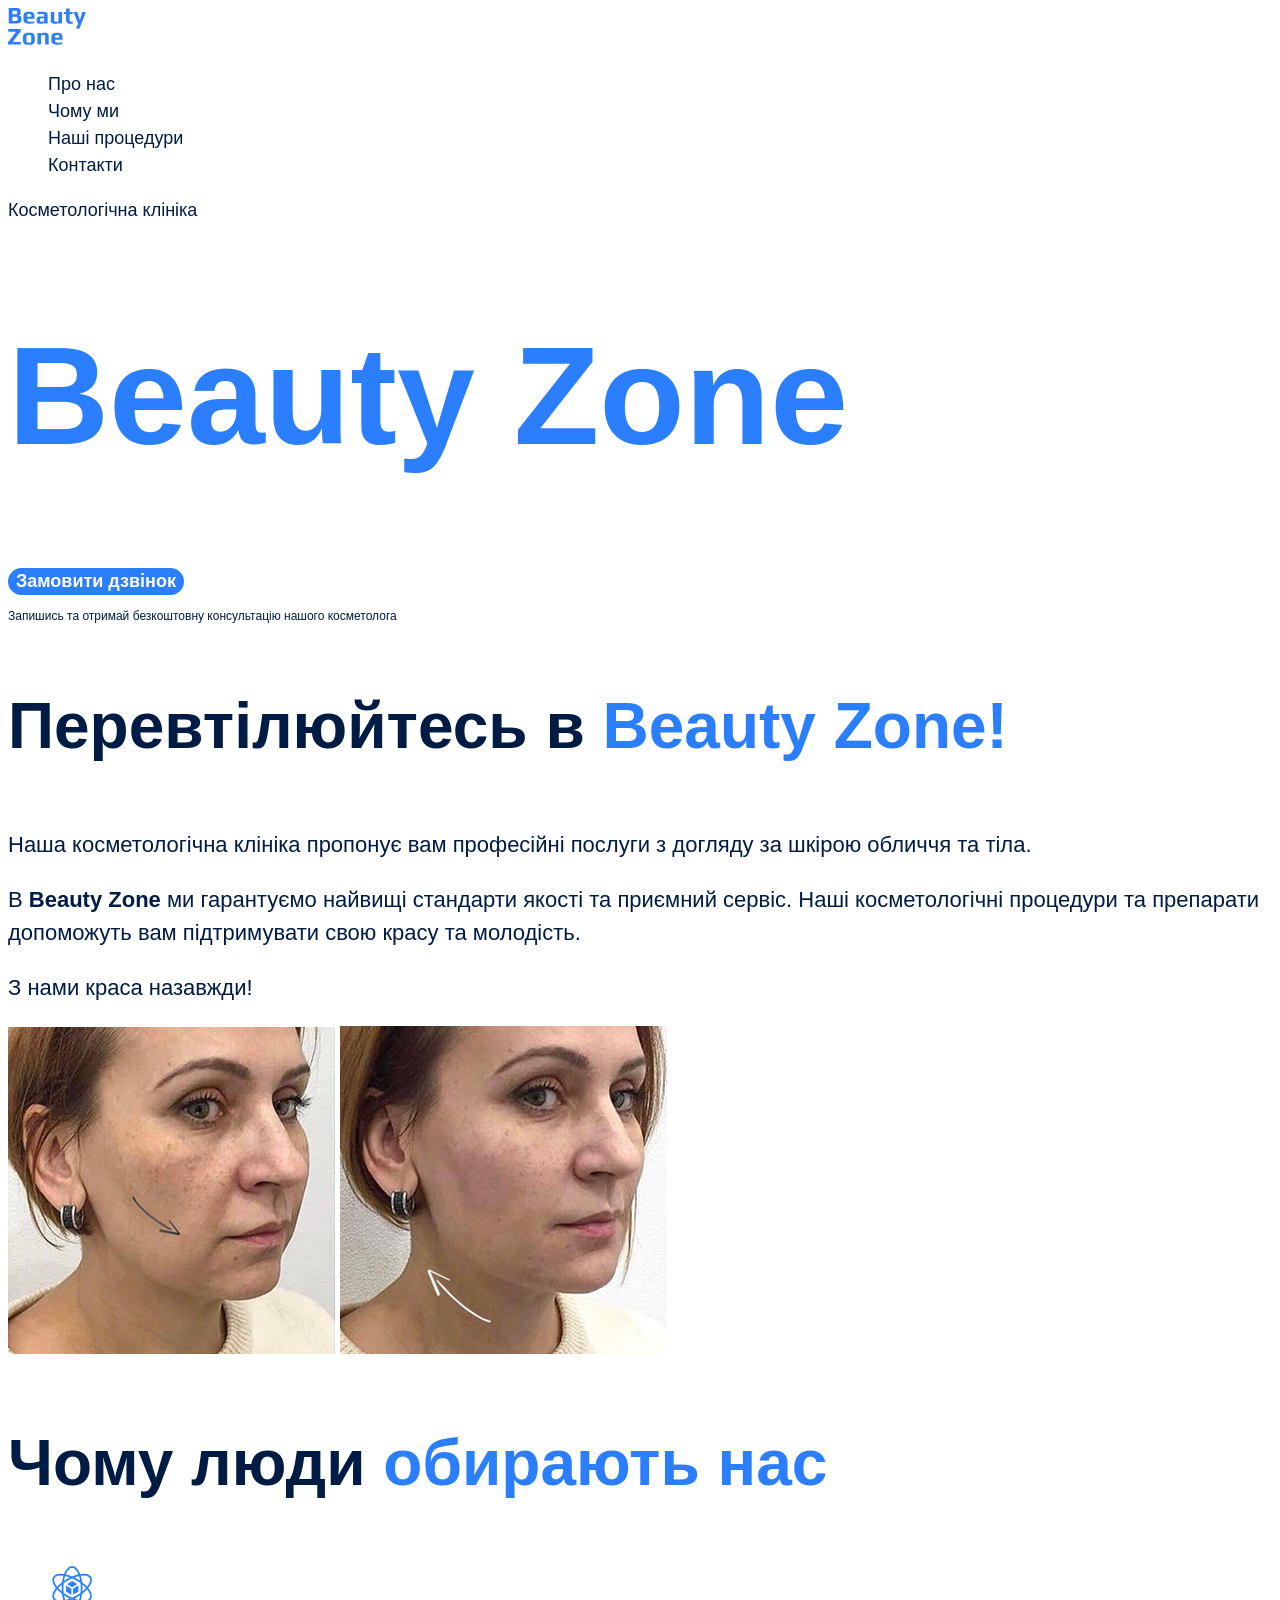
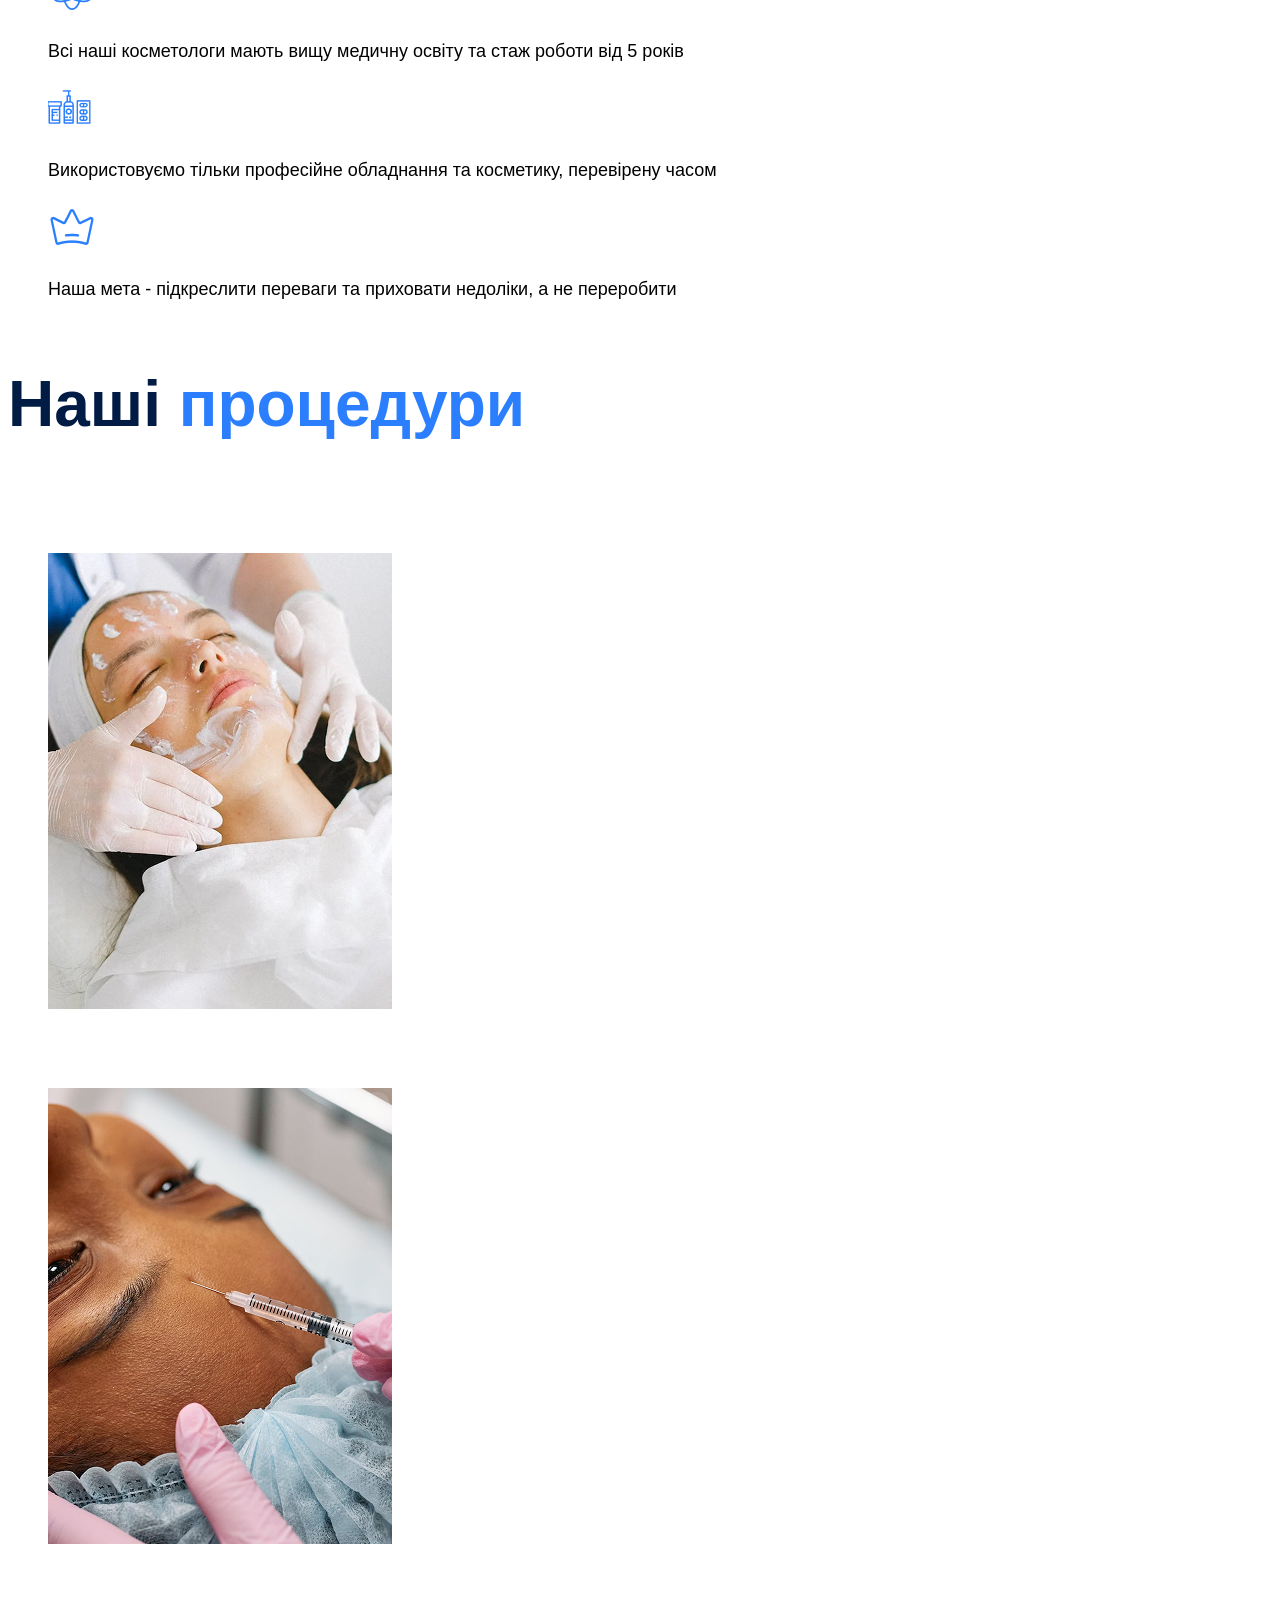
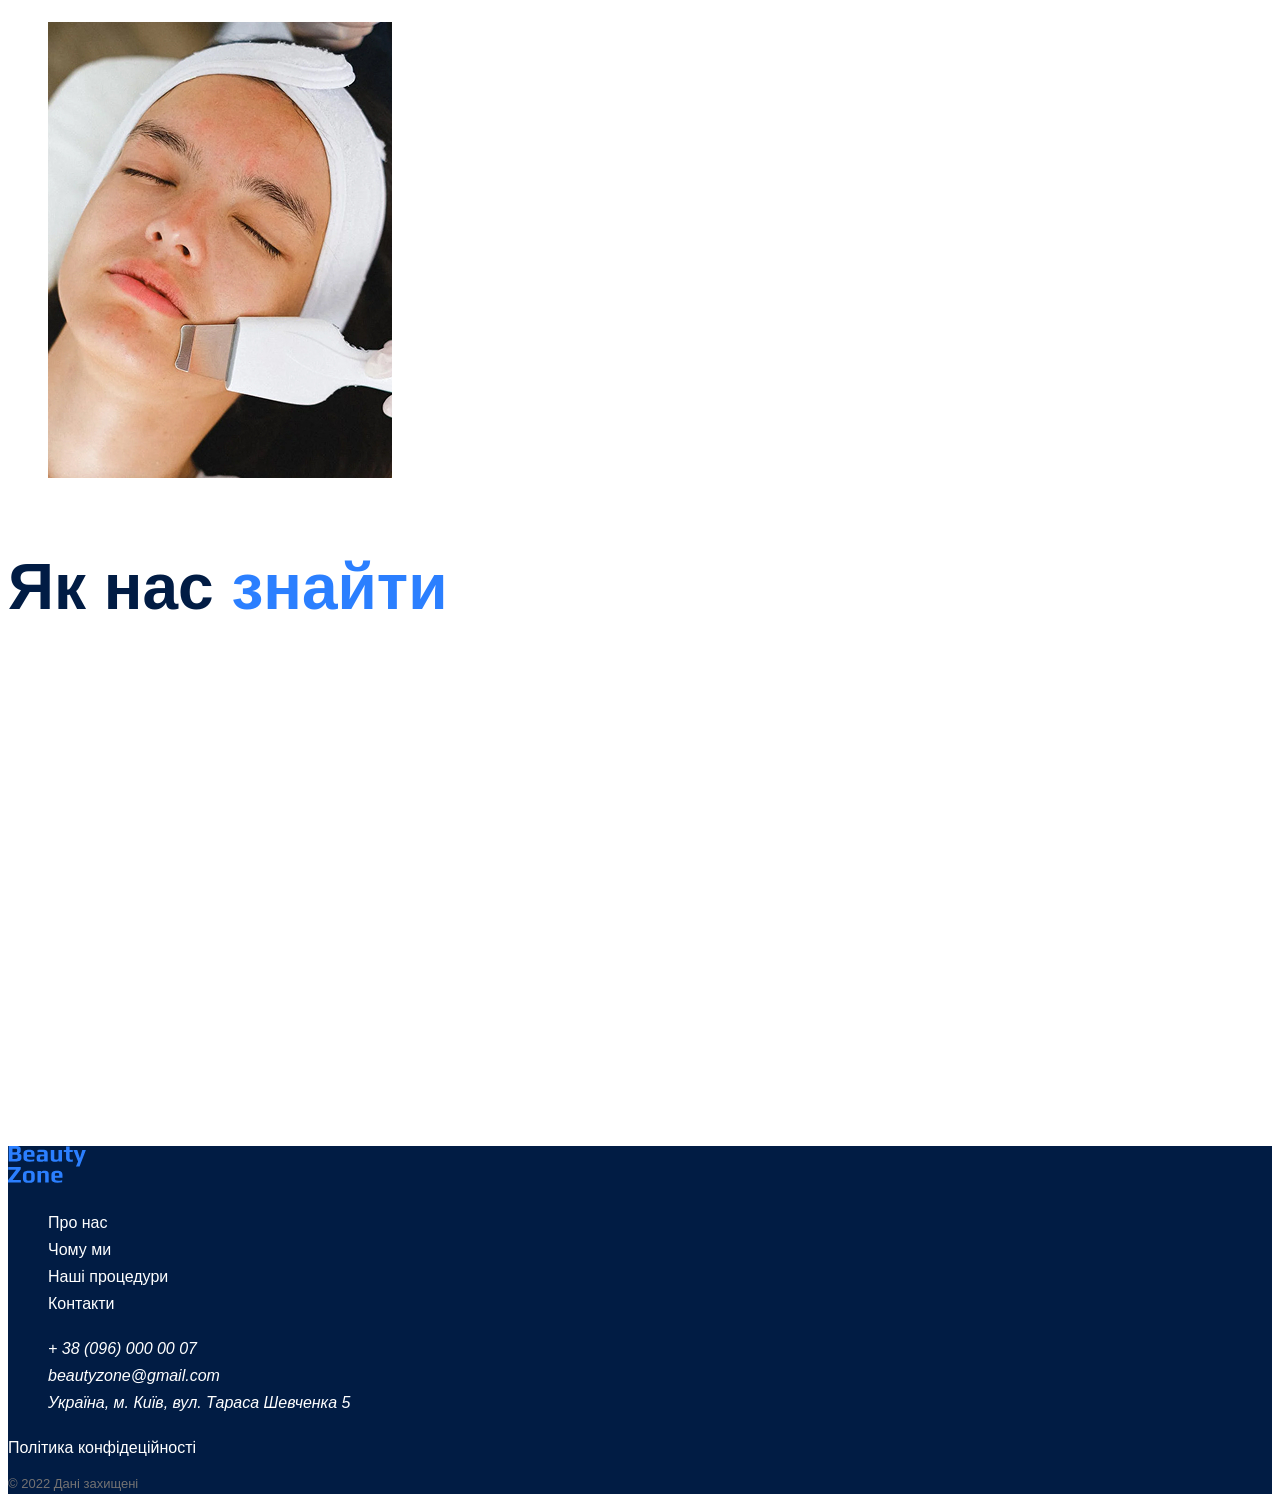
==== index.html @ 1a4194d3 "add background footer" ====
<!doctype html>
<html lang="uk">
  <head>
    <meta charset="UTF-8" />
    <meta name="viewport" content="width=device-width, initial-scale=1.0" />
    <title>Beauty Zone</title>
    <link rel="stylesheet" href="./styles.css" />
  </head>
  <body>
    <header class="header">
      <nav>
        <img src="./imagesbeauty/logo.svg" alt="logo" />
        <!-- Логотип -->
        <ul>
          <li><a class="link" href="#information">Про нас</a></li>
          <li><a class="link" href="#whywe">Чому ми</a></li>
          <li><a class="link" href="#procedures">Наші процедури</a></li>
          <li><a class="link" href="#contact">Контакти</a></li>
          <li>
            <a
              href="./imagesbeauty/telephone-receiver_icon-icons.com_560331.png"
            ></a>
          </li>
          <!-- іконка телефона -->
          <li><a href="./imagesbeauty/uit_facebook-f.png"></a></li>
          <!-- facebook -->
          <li>
            <a href="./imagesbeauty/ph_instagram-logo-light.png"></a>
          </li>
          <!-- instagram -->
        </ul>
      </nav>
    </header>
    <main>
      <section>
        <p class="cosmetics">Косметологічна клініка</p>
        <h1 class="hero-title">Beauty Zone</h1>
        <button class="main-button" type="button">Замовити дзвінок</button>
        <p class="advice">
          Запишись та отримай безкоштовну консультацію нашого косметолога
        </p>
      </section>
      <section id="information">
        <h2 class="section-title">
          Перевтілюйтесь в <span class="accent">Beauty Zone!</span>
        </h2>
        <p>
          Наша косметологічна клініка пропонує вам професійні послуги з догляду
          за шкірою обличчя та тіла.
        </p>
        <p>
          B <span class="beautyzone">Beauty Zone</span> ми гарантуємо найвищі
          стандарти якості та приємний сервіс. Наші косметологічні процедури та
          препарати допоможуть вам підтримувати свою красу та молодість.
        </p>
        <p>З нами краса назавжди!</p>
        <img src="./imagesbeauty/women.jpg" alt="for a facelift" />
        <img src="./imagesbeauty/after.jpg" alt="facelift result" />
      </section>
      <section id="whywe">
        <h2 class="section-title">
          Чому люди <span class="accent">обирають нас</span>
        </h2>
        <ul>
          <li>
            <article>
              <img
                src="./imagesbeauty/game-icons_materials-science.jpg"
                alt=""
              />
              <h3 class="article-text">
                Всі наші косметологи мають вищу медичну освіту та стаж роботи
                від 5 років
              </h3>
            </article>
          </li>
          <li>
            <article>
              <img
                src="./imagesbeauty/medicinecosmeticsbottletreatment_1097761.jpg"
                alt=""
              />
              <h3 class="article-text">
                Використовуємо тільки професійне обладнання та косметику,
                перевірену часом
              </h3>
            </article>
          </li>
          <li>
            <article>
              <img src="./imagesbeauty/ph_crown-light.png" alt="" />
              <h3 class="article-text">
                Наша мета - підкреслити переваги та приховати недоліки, а не
                переробити
              </h3>
            </article>
          </li>
        </ul>
      </section>
      <section id="procedures">
        <h2 class="section-title">
          Наші <span class="accent">процедури</span>
        </h2>
        <ul>
          <li>
            <article>
              <h3 class="procedures-text">Маски для обличчя</h3>
              <img src="./imagesbeauty/infection1.jpg" alt="mackforface" />
            </article>
          </li>
          <li>
            <article>
              <h3 class="procedures-text">Ін'єкції для обличчя</h3>
              <img src="./imagesbeauty/injection2.jpg" alt="injectionforface" />
            </article>
          </li>
          <li>
            <article>
              <h3 class="procedures-text">Очищення обличчя</h3>
              <img src="./imagesbeauty/cleanface.jpg" alt="Cleaningface" />
            </article>
          </li>
        </ul>
      </section>
      <section id="contact">
        <h2 class="section-title">Як нас <span class="accent">знайти</span></h2>
        <iframe
          src="https://www.google.com/maps/embed?pb=!1m18!1m12!1m3!1d2540.4764350584833!2d30.51784687643743!3d50.450852171592274!2m3!1f0!2f0!3f0!3m2!1i1024!2i768!4f13.1!3m3!1m2!1s0x40d4ce50851426df%3A0x58296d35bd78df01!2z0L_RgNC-0LLRg9C70L7QuiDQotCw0YDQsNGB0LAg0KjQtdCy0YfQtdC90LrQsCwgNSwg0JrQuNGX0LIsINCj0LrRgNCw0ZfQvdCwLCAwMjAwMA!5e0!3m2!1suk!2spl!4v1777990065831!5m2!1suk!2spl"
          width="600"
          height="450"
          style="border: 0"
          allowfullscreen=""
          loading="lazy"
          referrerpolicy="no-referrer-when-downgrade"
        ></iframe>
        <!-- форма -->
      </section>
    </main>
    <footer class="footer">
      <nav>
        <img src="./imagesbeauty/logo.svg" alt="logo" />
        <ul>
          <li><a class="link2" href="#information">Про нас</a></li>
          <li><a class="link2" href="#whywe">Чому ми</a></li>
          <li><a class="link2" href="#procedures">Наші процедури</a></li>
          <li><a class="link2" href="#contact">Контакти</a></li>
        </ul>
      </nav>
      <address>
        <ul>
          <li>
            <a class="link2" href="tel:+380960000007">+ 38 (096) 000 00 07</a>
          </li>
          <li>
            <a class="link2" href="mailto:beautyzone@gmail.com"
              >beautyzone@gmail.com</a
            >
          </li>
          <li>
            <a
              class="link2"
              href="https://maps.app.goo.gl/q9Lt5oBZmS26TMnf6"
              target="_blank"
              >Україна, м. Київ, вул. Тараса Шевченка 5</a
            >
          </li>
          <li>
            <a href="#"></a>
          </li>
          <!-- іконка телефона -->
          <li><a href="./imagesbeauty/uit_facebook-f.png"></a></li>
          <!-- facebook -->
          <li><a href="./imagesbeauty/ph_instagram-logo-light.png"></a></li>
          <!-- instagram -->
        </ul>
        <a class="address-link" href="" target="_blank"
          >Політика конфідеційності</a
        >
        <p class="adress-copyright">&copy; 2022 Дані захищені</p>
      </address>
    </footer>
  </body>
</html>
---- styles.css ----
/* roboto-regular - latin */
@font-face {
    font-display: swap;
    /* Check https://developer.mozilla.org/en-US/docs/Web/CSS/@font-face/font-display for other options. */
    font-family: 'Roboto';
    font-style: normal;
    font-weight: 400;
    src: url('../fonts/roboto-v51-latin-regular.woff2') format('woff2');
    /* Chrome 36+, Opera 23+, Firefox 39+, Safari 12+, iOS 10+ */
}

/* roboto-600 - latin */
@font-face {
    font-display: swap;
    /* Check https://developer.mozilla.org/en-US/docs/Web/CSS/@font-face/font-display for other options. */
    font-family: 'Roboto';
    font-style: normal;
    font-weight: 600;
    src: url('../fonts/roboto-v51-latin-600.woff2') format('woff2');
    /* Chrome 36+, Opera 23+, Firefox 39+, Safari 12+, iOS 10+ */
}
/* play-regular - latin */
@font-face {
    font-display: swap;
    /* Check https://developer.mozilla.org/en-US/docs/Web/CSS/@font-face/font-display for other options. */
    font-family: 'Play';
    font-style: normal;
    font-weight: 400;
    src: url('../fonts/play-v21-latin-regular.woff2') format('woff2');
    /* Chrome 36+, Opera 23+, Firefox 39+, Safari 12+, iOS 10+ */
}

/* play-700 - latin */
@font-face {
    font-display: swap;
    /* Check https://developer.mozilla.org/en-US/docs/Web/CSS/@font-face/font-display for other options. */
    font-family: 'Play';
    font-style: normal;
    font-weight: 700;
    src: url('../fonts/play-v21-latin-700.woff2') format('woff2');
    /* Chrome 36+, Opera 23+, Firefox 39+, Safari 12+, iOS 10+ */
}
/* basic color  */
:root{
    --color--brand:#2B7FFF;
    --color--brand--dark: #011C44;
    --color--white: #FFFFFF;

}
body{
    font-family: 'Roboto', sans-serif;
    font-weight: 400;
    font-size: 18px;
    line-height: 1.5;
}
ul{
    list-style-type: none;
}
/* main section */
.header{
    background-color: var(--color--white);
    
}

.hero-title{
    color: var(--color--brand);
    font-family: 'Play', sans-serif;
     font-weight: 700;
    font-size: 140px;
    line-height: 0.8;
    text-align: left;
}
h1, h2{
    font-family: 'Play';
}
.main-button{
    color:var(--color--white);
    background-color: var(--color--brand);
    font-weight: 600;
border-radius: 32px;
   font-size: 18px;
   border: 2px solid var(--color--brand);
   cursor: pointer;
}
.main-button:hover{
    color: var(--color--brand--dark);
    background-color: transparent;
}
.advice{
    font-size: 12px;
}
.cosmetics{
    font-size: 18px;
}
/* section information */
.beautyzone {
    font-weight: 600;
}
p{
    font-size: 22px;
    color: var(--color--brand--dark);
}
/* all section */
.section-title .accent {
    color: var(--color--brand);
}
/* section title */
.section-title{
    font-family: 'Play', sans-serif;
    color: var(--color--brand--dark);
    font-weight: 700;
    font-size: 64px;
}
/* whywe section */
.article-text{
    font-size: 18px;
    font-weight: 400;
}
/* procedures section */
.procedures-text{
    color: var(--color--white);
    font-size: 22px;
    line-height: 1.2;
}

/* nav */
.footer{
    background-color: var(--color--brand--dark);
}
.link{
    color: var(--color--brand--dark);
    text-decoration: none;
}
.link:hover{
   color: var(--color--brand);
   text-decoration: none;
}
.link2{
    color:var(--color--white);
    font-size: 16px;
    text-decoration: none;
}
.address-link{
    color: #FFFFFF;
    font-size: 16px;
    font-style: normal;
    text-decoration: none;
}
.adress-copyright{
    font-size: 13px;
    color: #747272;
    font-style: normal;
}
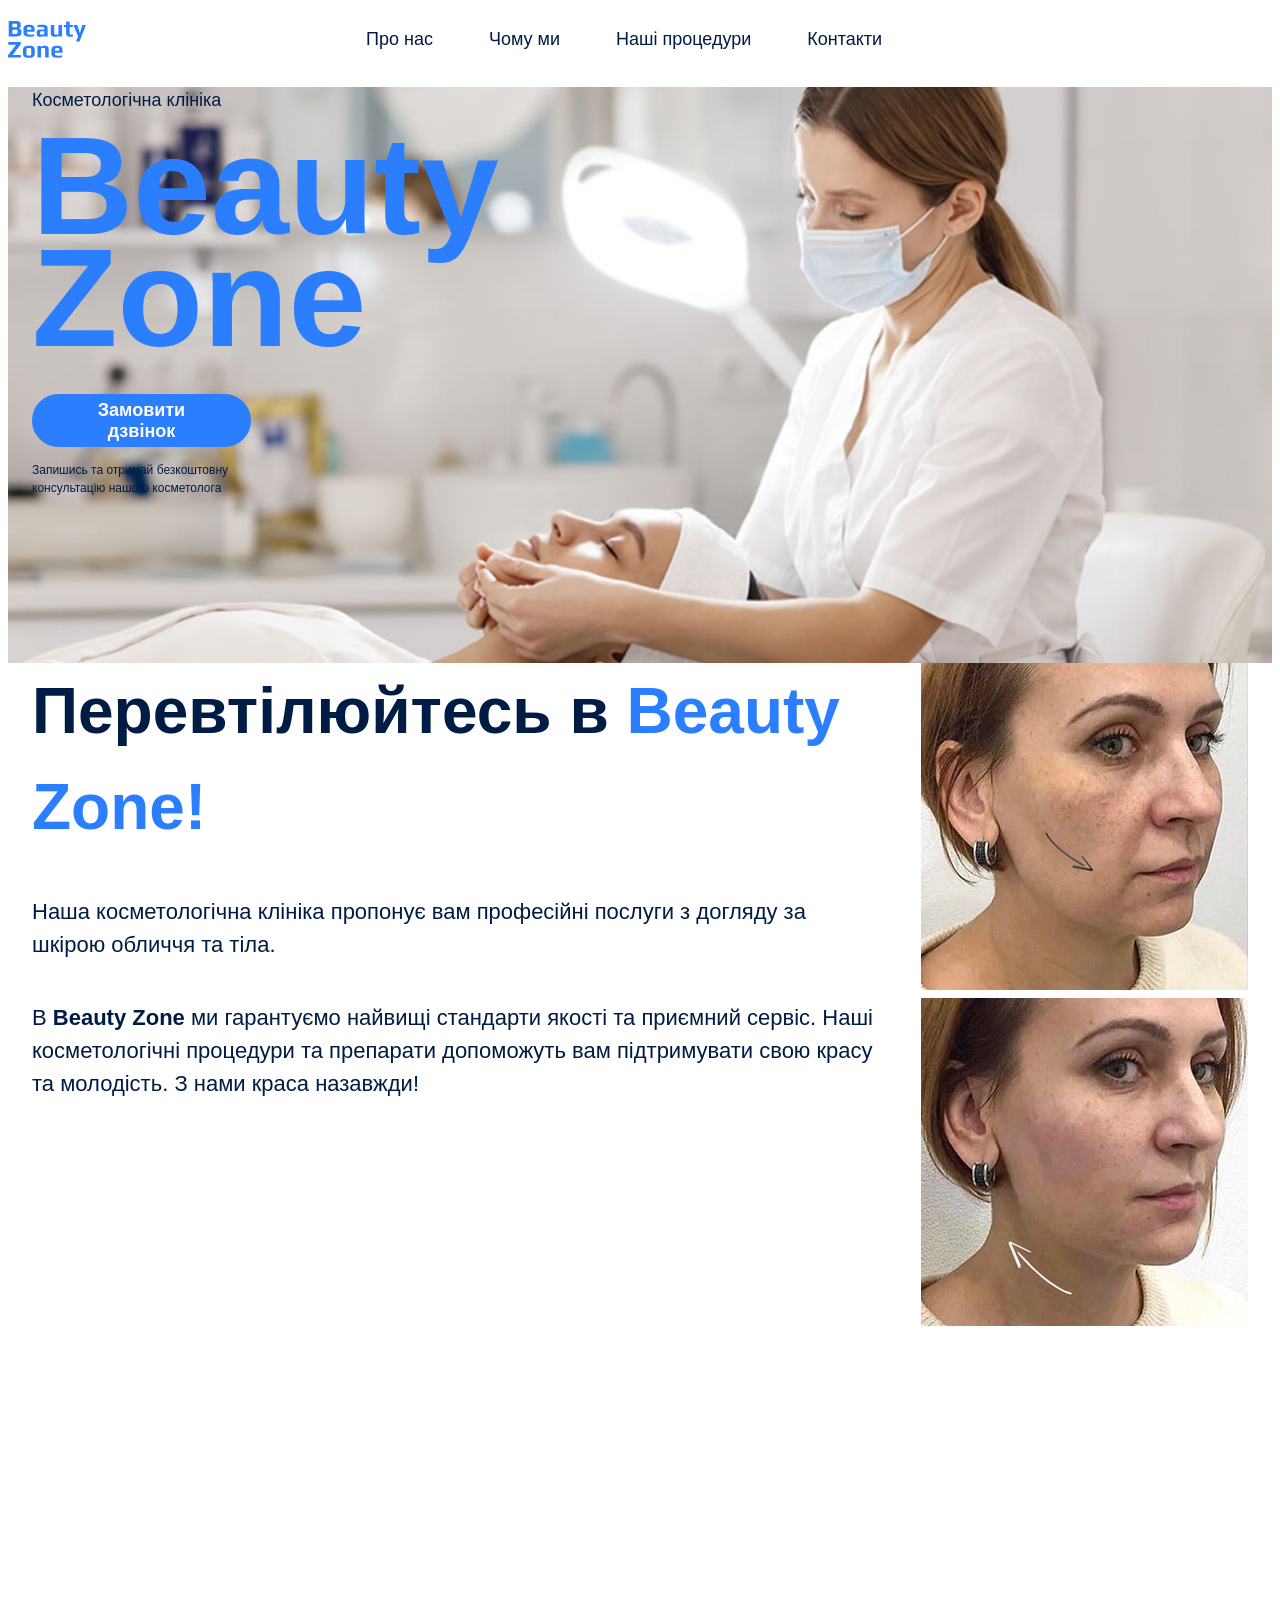
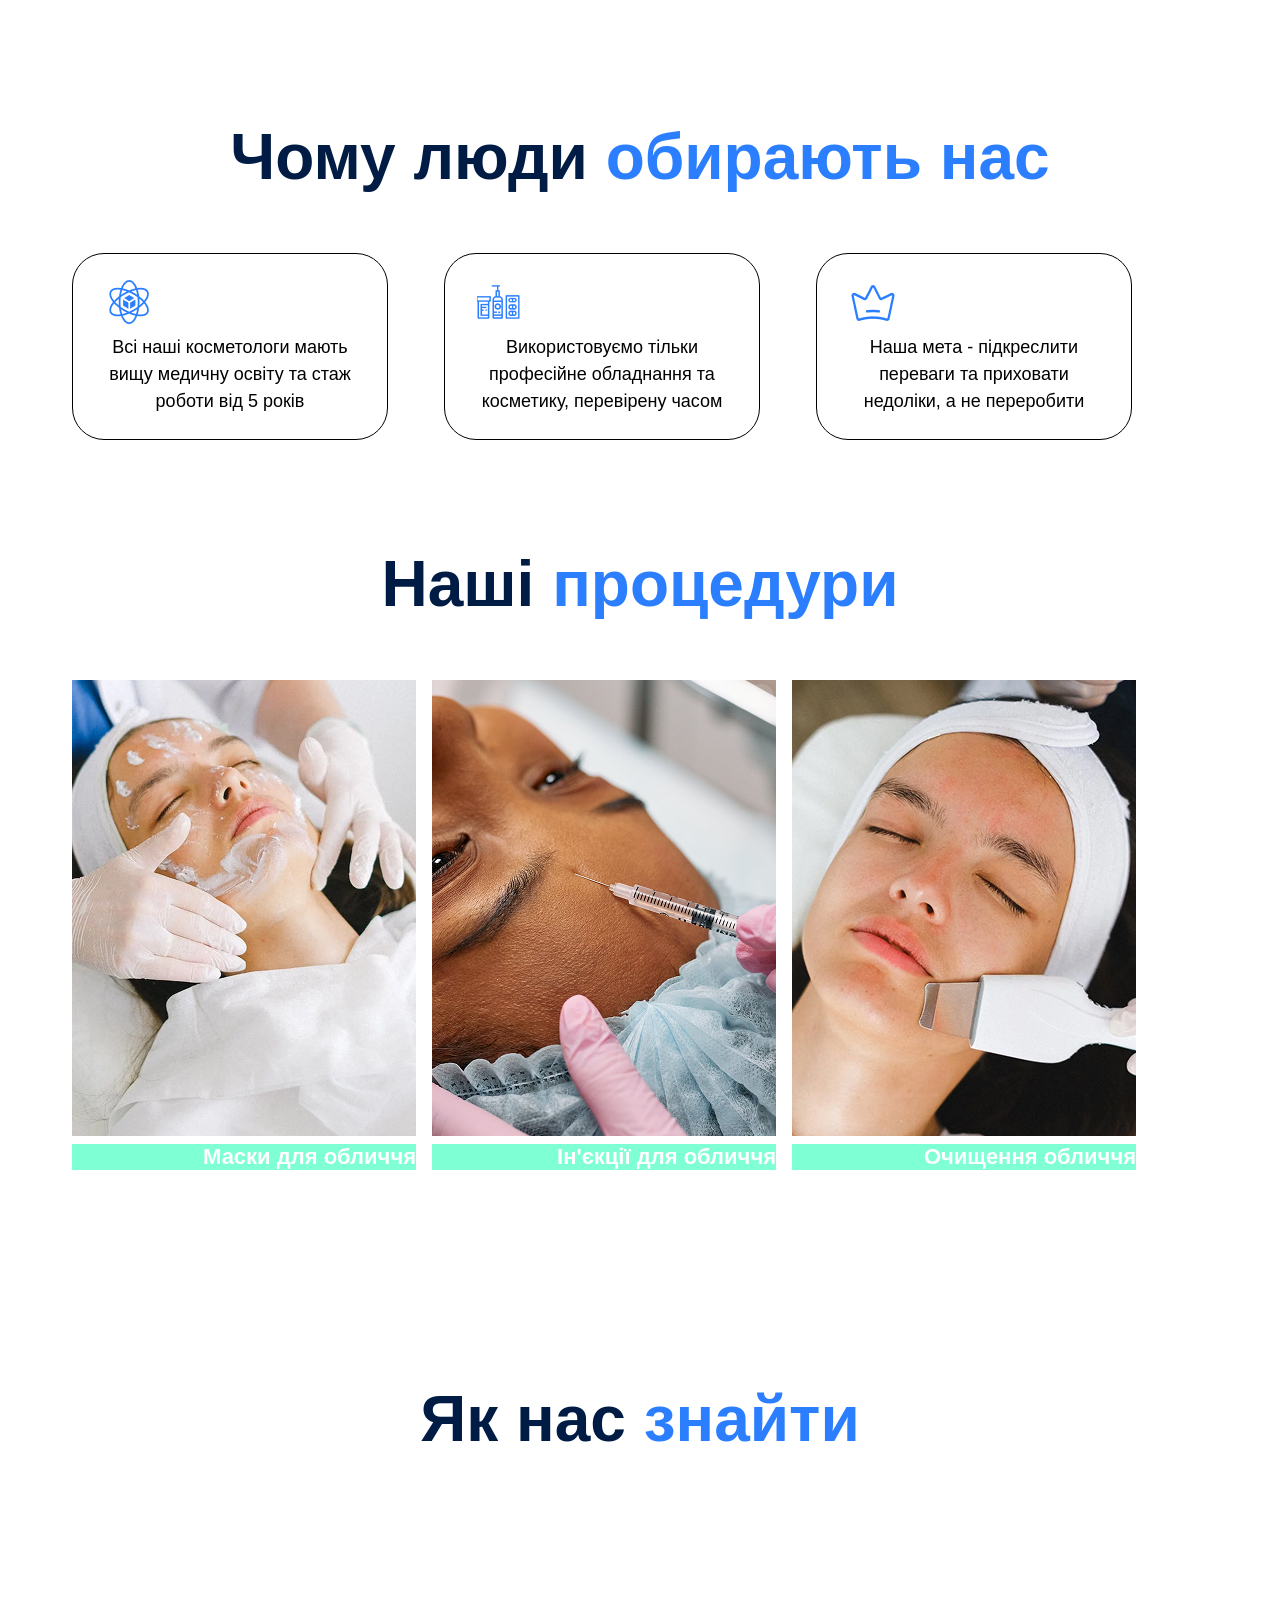
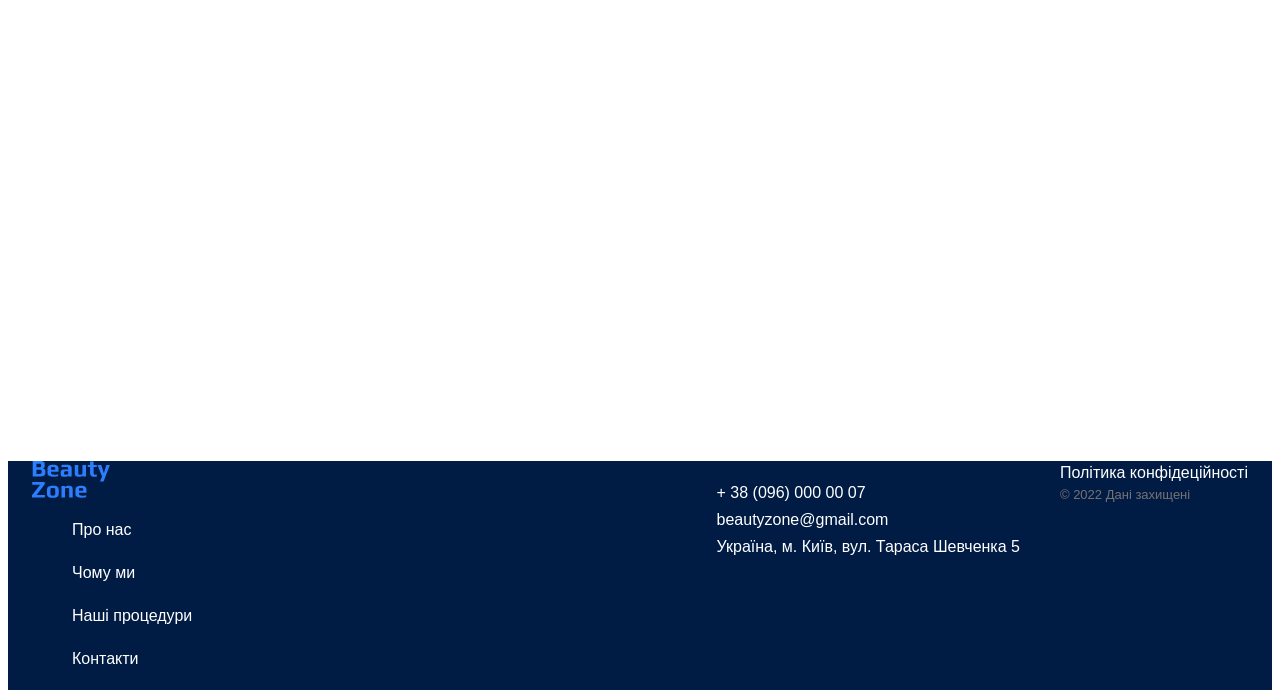
==== commit 4f2b5343: "new changes" ====
--- a/index.html
+++ b/index.html
@@ -8,176 +8,224 @@
   </head>
   <body>
     <header class="header">
-      <nav>
-        <img src="./imagesbeauty/logo.svg" alt="logo" />
-        <!-- Логотип -->
-        <ul>
-          <li><a class="link" href="#information">Про нас</a></li>
-          <li><a class="link" href="#whywe">Чому ми</a></li>
-          <li><a class="link" href="#procedures">Наші процедури</a></li>
-          <li><a class="link" href="#contact">Контакти</a></li>
-          <li>
-            <a
-              href="./imagesbeauty/telephone-receiver_icon-icons.com_560331.png"
-            ></a>
-          </li>
-          <!-- іконка телефона -->
-          <li><a href="./imagesbeauty/uit_facebook-f.png"></a></li>
-          <!-- facebook -->
-          <li>
-            <a href="./imagesbeauty/ph_instagram-logo-light.png"></a>
-          </li>
-          <!-- instagram -->
-        </ul>
-      </nav>
+      <div class="header-container">
+        <nav class="header-nav">
+          <img src="./imagesbeauty/logo.svg" alt="logo" />
+          <!-- Логотип -->
+          <ul class="header-menu">
+            <li><a class="link" href="#information">Про нас</a></li>
+            <li><a class="link" href="#whywe">Чому ми</a></li>
+            <li><a class="link" href="#procedures">Наші процедури</a></li>
+            <li><a class="link" href="#contact">Контакти</a></li>
+            <li>
+              <a
+                href="./imagesbeauty/telephone-receiver_icon-icons.com_560331.png"
+              ></a>
+            </li>
+            <!-- іконка телефона -->
+            <li><a href="./imagesbeauty/uit_facebook-f.png"></a></li>
+            <!-- facebook -->
+            <li>
+              <a href="./imagesbeauty/ph_instagram-logo-light.png"></a>
+            </li>
+            <!-- instagram -->
+          </ul>
+        </nav>
+      </div>
     </header>
     <main>
-      <section>
-        <p class="cosmetics">Косметологічна клініка</p>
-        <h1 class="hero-title">Beauty Zone</h1>
-        <button class="main-button" type="button">Замовити дзвінок</button>
-        <p class="advice">
-          Запишись та отримай безкоштовну консультацію нашого косметолога
-        </p>
+      <section class="hero-section">
+        <div class="container">
+          <div class="hero-container">
+            <p class="cosmetics">Косметологічна клініка</p>
+            <h1 class="hero-title">Beauty Zone</h1>
+            <button class="main-button" type="button">Замовити дзвінок</button>
+            <p class="advice">
+              Запишись та отримай безкоштовну консультацію нашого косметолога
+            </p>
+          </div>
+        </div>
       </section>
       <section id="information">
-        <h2 class="section-title">
-          Перевтілюйтесь в <span class="accent">Beauty Zone!</span>
-        </h2>
-        <p>
-          Наша косметологічна клініка пропонує вам професійні послуги з догляду
-          за шкірою обличчя та тіла.
-        </p>
-        <p>
-          B <span class="beautyzone">Beauty Zone</span> ми гарантуємо найвищі
-          стандарти якості та приємний сервіс. Наші косметологічні процедури та
-          препарати допоможуть вам підтримувати свою красу та молодість.
-        </p>
-        <p>З нами краса назавжди!</p>
-        <img src="./imagesbeauty/women.jpg" alt="for a facelift" />
-        <img src="./imagesbeauty/after.jpg" alt="facelift result" />
+        <div class="container">
+          <div class="information-container">
+            <div class="information-content">
+              <h2 class="section-title">
+                Перевтілюйтесь в <span class="accent">Beauty Zone!</span>
+              </h2>
+              <p>
+                Наша косметологічна клініка пропонує вам професійні послуги з
+                догляду за шкірою обличчя та тіла.
+              </p>
+              <p>
+                B <span class="beautyzone">Beauty Zone</span> ми гарантуємо
+                найвищі стандарти якості та приємний сервіс. Наші косметологічні
+                процедури та препарати допоможуть вам підтримувати свою красу та
+                молодість. З нами краса назавжди!
+              </p>
+              <p></p>
+            </div>
+            <div class="image-information">
+              <img src="./imagesbeauty/women.jpg" alt="for a facelift" />
+              <img src="./imagesbeauty/after.jpg" alt="facelift result" />
+            </div>
+          </div>
+        </div>
       </section>
       <section id="whywe">
-        <h2 class="section-title">
-          Чому люди <span class="accent">обирають нас</span>
-        </h2>
-        <ul>
-          <li>
-            <article>
-              <img
-                src="./imagesbeauty/game-icons_materials-science.jpg"
-                alt=""
-              />
-              <h3 class="article-text">
-                Всі наші косметологи мають вищу медичну освіту та стаж роботи
-                від 5 років
-              </h3>
-            </article>
-          </li>
-          <li>
-            <article>
-              <img
-                src="./imagesbeauty/medicinecosmeticsbottletreatment_1097761.jpg"
-                alt=""
-              />
-              <h3 class="article-text">
-                Використовуємо тільки професійне обладнання та косметику,
-                перевірену часом
-              </h3>
-            </article>
-          </li>
-          <li>
-            <article>
-              <img src="./imagesbeauty/ph_crown-light.png" alt="" />
-              <h3 class="article-text">
-                Наша мета - підкреслити переваги та приховати недоліки, а не
-                переробити
-              </h3>
-            </article>
-          </li>
-        </ul>
+        <div class="container">
+          <h2 class="section-title centered">
+            Чому люди <span class="accent">обирають нас</span>
+          </h2>
+          <ul class="whywe-list">
+            <li class="whywe-item">
+              <article class="whywe-card">
+                <img
+                  src="./imagesbeauty/game-icons_materials-science.jpg"
+                  alt=""
+                />
+                <h3 class="article-text">
+                  Всі наші косметологи мають вищу медичну освіту та стаж роботи
+                  від 5 років
+                </h3>
+              </article>
+            </li>
+            <li class="whywe-item">
+              <article class="whywe-card">
+                <img
+                  src="./imagesbeauty/medicinecosmeticsbottletreatment_1097761.jpg"
+                  alt=""
+                />
+                <h3 class="article-text">
+                  Використовуємо тільки професійне обладнання та косметику,
+                  перевірену часом
+                </h3>
+              </article>
+            </li>
+            <li class="whywe-item">
+              <article class="whywe-card">
+                <img src="./imagesbeauty/ph_crown-light.png" alt="" />
+                <h3 class="article-text">
+                  Наша мета - підкреслити переваги та приховати недоліки, а не
+                  переробити
+                </h3>
+              </article>
+            </li>
+          </ul>
+        </div>
       </section>
       <section id="procedures">
-        <h2 class="section-title">
-          Наші <span class="accent">процедури</span>
-        </h2>
-        <ul>
-          <li>
-            <article>
-              <h3 class="procedures-text">Маски для обличчя</h3>
-              <img src="./imagesbeauty/infection1.jpg" alt="mackforface" />
-            </article>
-          </li>
-          <li>
-            <article>
-              <h3 class="procedures-text">Ін'єкції для обличчя</h3>
-              <img src="./imagesbeauty/injection2.jpg" alt="injectionforface" />
-            </article>
-          </li>
-          <li>
-            <article>
-              <h3 class="procedures-text">Очищення обличчя</h3>
-              <img src="./imagesbeauty/cleanface.jpg" alt="Cleaningface" />
-            </article>
-          </li>
-        </ul>
+        <div class="container">
+          <div class="procedures-container">
+            <h2 class="section-title centered">
+              Наші <span class="accent">процедури</span>
+            </h2>
+            <ul class="procedures-list">
+              <li>
+                <article class="procedures-card">
+                  <img src="./imagesbeauty/infection1.jpg" alt="mackforface" />
+                  <h3 class="procedures-text">Маски для обличчя</h3>
+                </article>
+              </li>
+              <li>
+                <article class="procedures-card">
+                  <img
+                    src="./imagesbeauty/injection2.jpg"
+                    alt="injectionforface"
+                  />
+                  <h3 class="procedures-text">Ін'єкції для обличчя</h3>
+                </article>
+              </li>
+              <li>
+                <article class="procedures-card">
+                  <img src="./imagesbeauty/cleanface.jpg" alt="Cleaningface" />
+                  <h3 class="procedures-text">Очищення обличчя</h3>
+                </article>
+              </li>
+            </ul>
+          </div>
+        </div>
       </section>
       <section id="contact">
-        <h2 class="section-title">Як нас <span class="accent">знайти</span></h2>
-        <iframe
-          src="https://www.google.com/maps/embed?pb=!1m18!1m12!1m3!1d2540.4764350584833!2d30.51784687643743!3d50.450852171592274!2m3!1f0!2f0!3f0!3m2!1i1024!2i768!4f13.1!3m3!1m2!1s0x40d4ce50851426df%3A0x58296d35bd78df01!2z0L_RgNC-0LLRg9C70L7QuiDQotCw0YDQsNGB0LAg0KjQtdCy0YfQtdC90LrQsCwgNSwg0JrQuNGX0LIsINCj0LrRgNCw0ZfQvdCwLCAwMjAwMA!5e0!3m2!1suk!2spl!4v1777990065831!5m2!1suk!2spl"
-          width="600"
-          height="450"
-          style="border: 0"
-          allowfullscreen=""
-          loading="lazy"
-          referrerpolicy="no-referrer-when-downgrade"
-        ></iframe>
-        <!-- форма -->
+        <div class="container">
+          <h2 class="section-title centered">
+            Як нас <span class="accent">знайти</span>
+          </h2>
+          <div class="contact-container">
+            <iframe
+              src="https://www.google.com/maps/embed?pb=!1m18!1m12!1m3!1d2540.4764350584833!2d30.51784687643743!3d50.450852171592274!2m3!1f0!2f0!3f0!3m2!1i1024!2i768!4f13.1!3m3!1m2!1s0x40d4ce50851426df%3A0x58296d35bd78df01!2z0L_RgNC-0LLRg9C70L7QuiDQotCw0YDQsNGB0LAg0KjQtdCy0YfQtdC90LrQsCwgNSwg0JrQuNGX0LIsINCj0LrRgNCw0ZfQvdCwLCAwMjAwMA!5e0!3m2!1suk!2spl!4v1777990065831!5m2!1suk!2spl"
+              width="600"
+              height="450"
+              style="border: 0"
+              allowfullscreen=""
+              loading="lazy"
+              referrerpolicy="no-referrer-when-downgrade"
+            ></iframe>
+            <!-- форма -->
+          </div>
+        </div>
       </section>
     </main>
     <footer class="footer">
-      <nav>
-        <img src="./imagesbeauty/logo.svg" alt="logo" />
-        <ul>
-          <li><a class="link2" href="#information">Про нас</a></li>
-          <li><a class="link2" href="#whywe">Чому ми</a></li>
-          <li><a class="link2" href="#procedures">Наші процедури</a></li>
-          <li><a class="link2" href="#contact">Контакти</a></li>
-        </ul>
-      </nav>
-      <address>
-        <ul>
-          <li>
-            <a class="link2" href="tel:+380960000007">+ 38 (096) 000 00 07</a>
-          </li>
-          <li>
-            <a class="link2" href="mailto:beautyzone@gmail.com"
-              >beautyzone@gmail.com</a
-            >
-          </li>
-          <li>
-            <a
-              class="link2"
-              href="https://maps.app.goo.gl/q9Lt5oBZmS26TMnf6"
-              target="_blank"
-              >Україна, м. Київ, вул. Тараса Шевченка 5</a
-            >
-          </li>
-          <li>
-            <a href="#"></a>
-          </li>
-          <!-- іконка телефона -->
-          <li><a href="./imagesbeauty/uit_facebook-f.png"></a></li>
-          <!-- facebook -->
-          <li><a href="./imagesbeauty/ph_instagram-logo-light.png"></a></li>
-          <!-- instagram -->
-        </ul>
-        <a class="address-link" href="" target="_blank"
-          >Політика конфідеційності</a
-        >
-        <p class="adress-copyright">&copy; 2022 Дані захищені</p>
-      </address>
+      <div class="container">
+        <div class="footer-container">
+          <nav class="footer-nav">
+            <div class="footer-logo">
+              <img src="./imagesbeauty/logo.svg" alt="logo" />
+            </div>
+            <ul class="footer-menu">
+              <li><a class="link2" href="#information">Про нас</a></li>
+              <li><a class="link2" href="#whywe">Чому ми</a></li>
+              <li><a class="link2" href="#procedures">Наші процедури</a></li>
+              <li><a class="link2" href="#contact">Контакти</a></li>
+            </ul>
+          </nav>
+          <address class="footer-address">
+            <div class="footer-contacts">
+              <ul>
+                <li>
+                  <a class="link2" href="tel:+380960000007"
+                    >+ 38 (096) 000 00 07</a
+                  >
+                </li>
+                <li>
+                  <a class="link2" href="mailto:beautyzone@gmail.com"
+                    >beautyzone@gmail.com</a
+                  >
+                </li>
+                <li>
+                  <a
+                    class="link2"
+                    href="https://maps.app.goo.gl/q9Lt5oBZmS26TMnf6"
+                    target="_blank"
+                    >Україна, м. Київ, вул. Тараса Шевченка 5</a
+                  >
+                </li>
+              </ul>
+            </div>
+            <div class="footer-icons">
+              <ul>
+                <li>
+                  <a href="#"></a>
+                </li>
+                <!-- іконка телефона -->
+                <li><a href="./imagesbeauty/uit_facebook-f.png"></a></li>
+                <!-- facebook -->
+                <li>
+                  <a href="./imagesbeauty/ph_instagram-logo-light.png"></a>
+                </li>
+                <!-- instagram -->
+              </ul>
+            </div>
+            <div class="footer-policy">
+              <a class="address-link" href="" target="_blank"
+                >Політика конфідеційності</a
+              >
+              <p class="adress-copyright">&copy; 2022 Дані захищені</p>
+            </div>
+          </address>
+        </div>
+      </div>
     </footer>
   </body>
 </html>
--- a/styles.css
+++ b/styles.css
@@ -47,52 +47,149 @@
     --color--white: #FFFFFF;
 
 }
+*{
+    box-sizing: border-box;
+}
+h1,
+h2,
+h3,
+h4,
+h5,
+h6,
+p {
+    margin: 0;
+}
 body{
     font-family: 'Roboto', sans-serif;
     font-weight: 400;
     font-size: 18px;
     line-height: 1.5;
+    background-color: var(--color--white) ;
 }
 ul{
     list-style-type: none;
 }
+.container{
+    max-width: 1288px;
+    margin: 0 auto;
+    padding: 0 24px;
+}
+/* all section */
+.section-title .accent {
+    color: var(--color--brand);
+}
+
+/* section title */
+.section-title {
+    font-family: 'Play', sans-serif;
+    color: var(--color--brand--dark);
+    font-weight: 700;
+    font-size: 64px;
+}
+.centered{
+    text-align: center;
+    margin-bottom: 48px;
+    margin-top: 0;
+}
+
+/* header */
+
+.header {
+    background-color: var(--color--white);
+
+}
+.header-container{
+    display: flex;
+    flex-grow: 1;
+    align-items: center;
+    margin-bottom: 16px;
+}
+.header-nav{
+    display: flex;
+        justify-content: space-between;
+        align-items: center;
+        gap: 240px;
+}
+.header-menu{
+    display: flex;
+    gap: 56px; 
+    flex-grow: 1;
+}
+
 /* main section */
-.header{
-    background-color: var(--color--white);
-    
+
+.hero-section{
+    background-image: url('./imagesbeauty/hero-background.png');
+    background-repeat: no-repeat;
+background-size: cover;
+background-position: center;
 }
 
 .hero-title{
+    width: 529px;
     color: var(--color--brand);
     font-family: 'Play', sans-serif;
      font-weight: 700;
     font-size: 140px;
     line-height: 0.8;
     text-align: left;
+    margin: 0 0 40px 0;
+    
+}
+.hero-container{
+    display: flex;
+    flex-direction: column;
 }
 h1, h2{
     font-family: 'Play';
 }
 .main-button{
+    display: flex;
+    width: 219px;
+    height: 53px;
     color:var(--color--white);
     background-color: var(--color--brand);
+    font-family: inherit;
     font-weight: 600;
-border-radius: 32px;
+   border-radius: 32px;
    font-size: 18px;
    border: 2px solid var(--color--brand);
-   cursor: pointer;
+   flex-direction: row;
+    cursor: pointer;
+    align-items: center;
+    justify-content: center;
+   gap: 10px;
+   padding: 16px 32px;
+margin-bottom: 14px;
 }
 .main-button:hover{
     color: var(--color--brand--dark);
     background-color: transparent;
 }
 .advice{
+    width: 238px;
+    height: 36px;
     font-size: 12px;
+    margin-bottom: 166px;
 }
 .cosmetics{
     font-size: 18px;
-}
+    margin-bottom: 16px;
+}
+
 /* section information */
+
+.information-container{
+    display: flex;
+    margin-bottom: 375px;
+    gap: 40px;
+}
+.information-content{
+    display: flex;
+    flex-direction: column;
+    gap: 40px;
+}
+
 .beautyzone {
     font-weight: 600;
 }
@@ -100,33 +197,89 @@
     font-size: 22px;
     color: var(--color--brand--dark);
 }
-/* all section */
-.section-title .accent {
-    color: var(--color--brand);
-}
-/* section title */
-.section-title{
-    font-family: 'Play', sans-serif;
-    color: var(--color--brand--dark);
-    font-weight: 700;
-    font-size: 64px;
-}
+
+
 /* whywe section */
+.whywe-list{
+display: flex;
+gap: 56px;
+margin-bottom: 96px;
+}
+.whywe-card{
+    width: 316px;
+    border: 1px solid black;
+    border-radius: 32px;
+    padding: 24px 32px;
+}
+
 .article-text{
     font-size: 18px;
     font-weight: 400;
+    text-align: center;
 }
 /* procedures section */
+
+.procedures-container{
+}
+.procedures-list{
+ display: flex;
+ gap: 16px;
+ margin-bottom: 96px;
+ 
+}
+.procedures-card{
+    gap: 16px;
+    height: 456px;
+    margin-bottom: 139px;
+}
+
+
 .procedures-text{
     color: var(--color--white);
     font-size: 22px;
     line-height: 1.2;
+    background-color: aquamarine;
+    text-align: end;
+}
+
+/* contact section */
+.contact-container{
+    display: flex;
+    margin-bottom: 96px;
 }
 
 /* nav */
 .footer{
     background-color: var(--color--brand--dark);
 }
+.footer-container{
+    display: flex;
+    justify-content: space-between;
+    align-items: start;
+    gap: 186px;
+}
+.footer-logo{
+    display: flex;
+}
+.footer-address{
+    display: flex;
+}
+.footer-menu{
+    display: flex;
+    flex-direction: column;
+    justify-content: start;
+    gap: 16px;
+}
+.footer-contacts{
+    display: flex;
+    flex-direction: column;
+    gap: 16px;
+}
+.footer-policy{
+    display: flex;
+    flex-direction: column;
+}
+    
 .link{
     color: var(--color--brand--dark);
     text-decoration: none;
@@ -138,6 +291,7 @@
 .link2{
     color:var(--color--white);
     font-size: 16px;
+    font-style: normal;
     text-decoration: none;
 }
 .address-link{
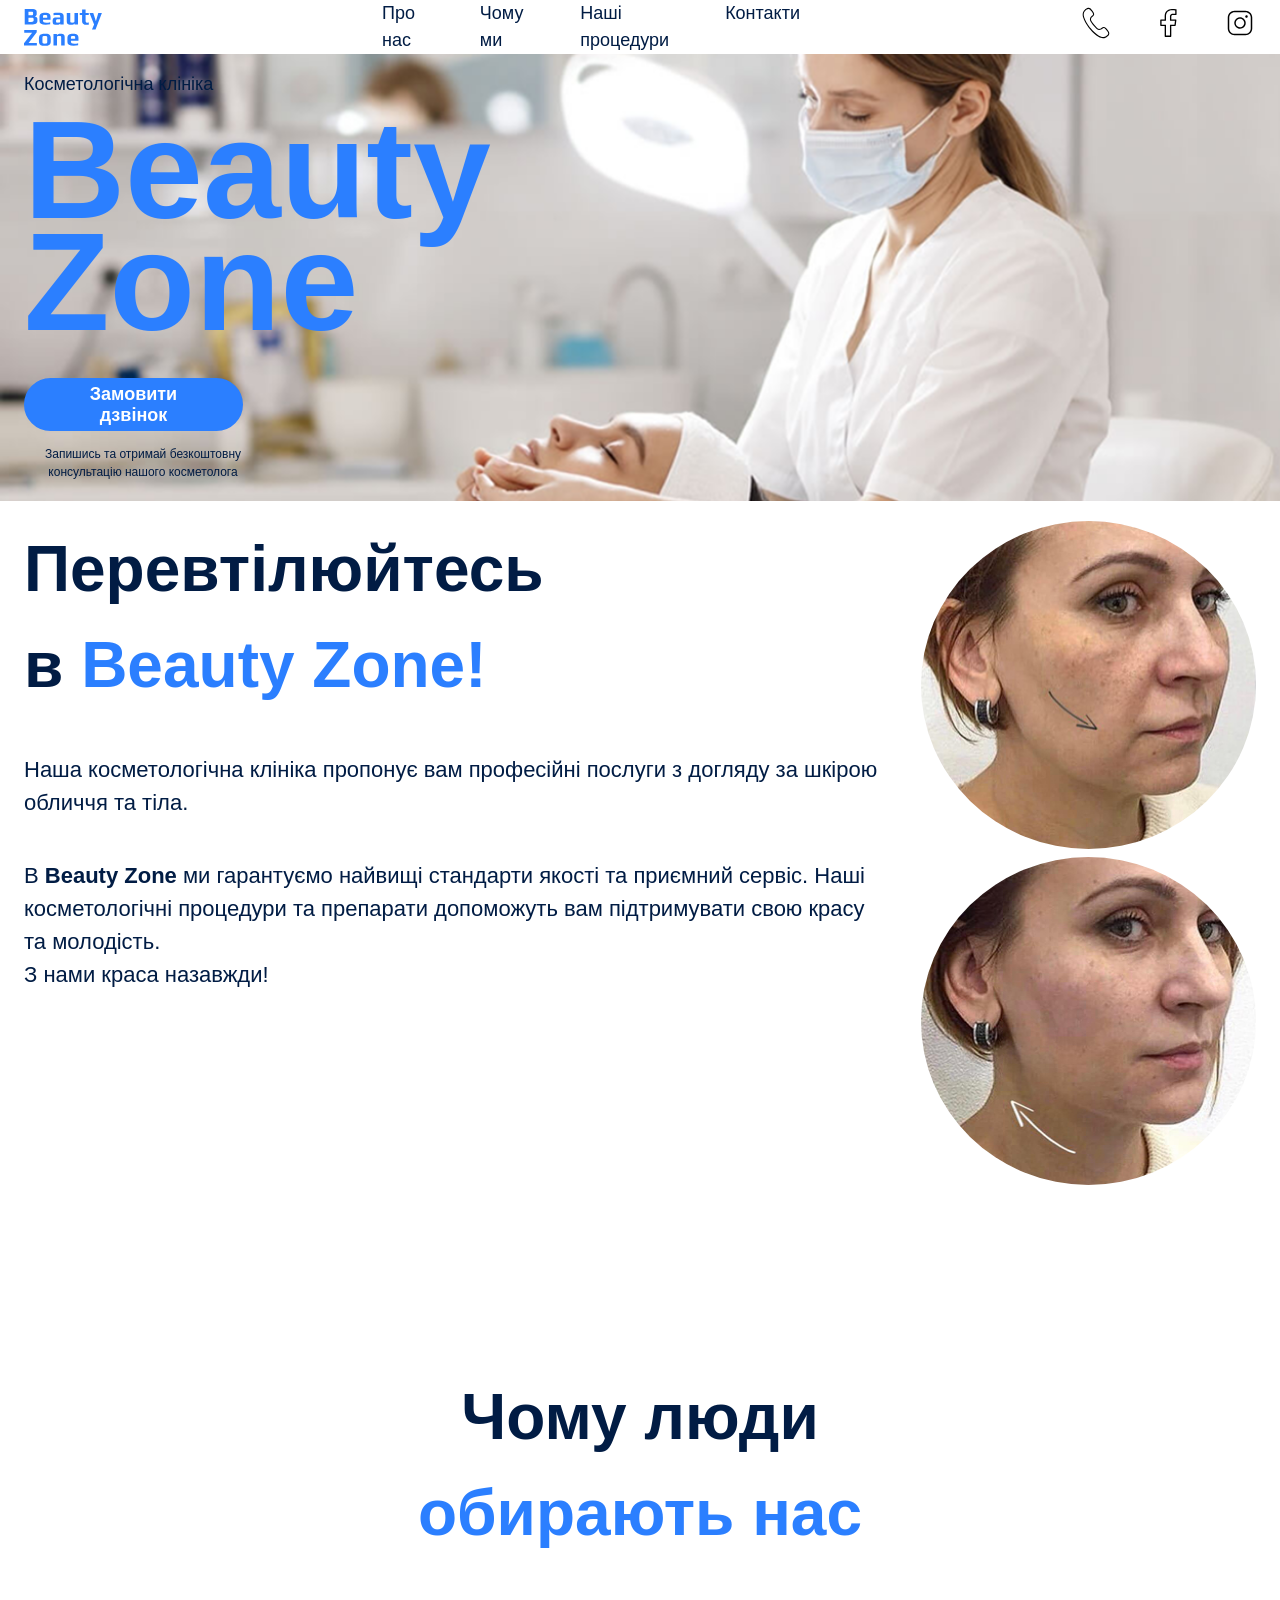
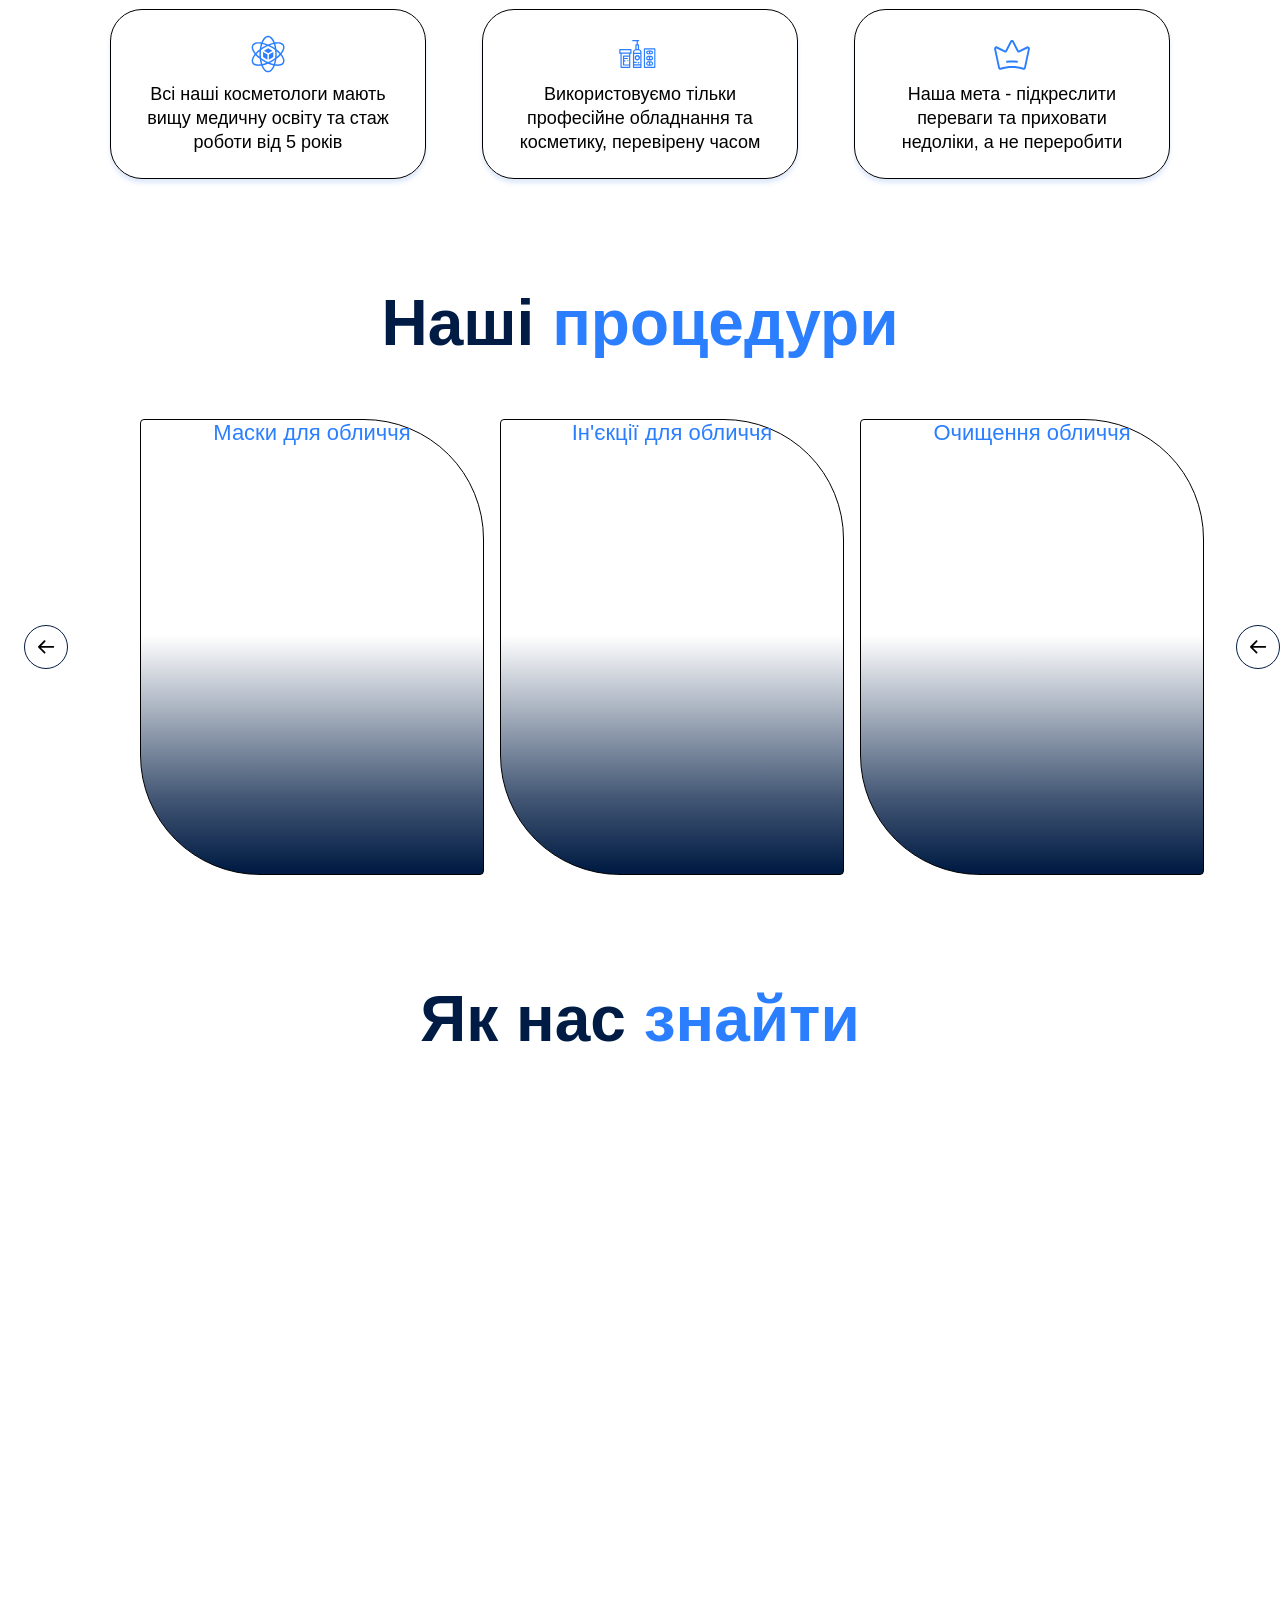
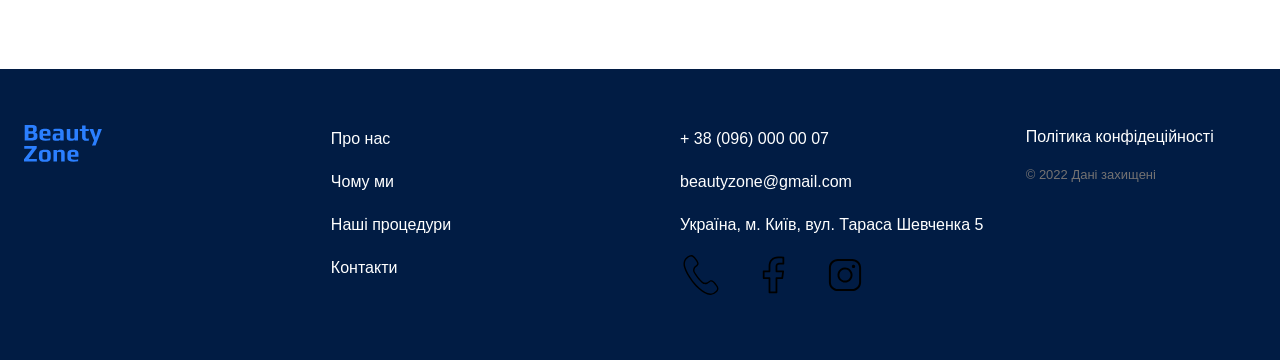
==== commit 15225263: "final result" ====
--- a/index.html
+++ b/index.html
@@ -8,29 +8,48 @@
   </head>
   <body>
     <header class="header">
-      <div class="header-container">
-        <nav class="header-nav">
-          <img src="./imagesbeauty/logo.svg" alt="logo" />
-          <!-- Логотип -->
-          <ul class="header-menu">
-            <li><a class="link" href="#information">Про нас</a></li>
-            <li><a class="link" href="#whywe">Чому ми</a></li>
-            <li><a class="link" href="#procedures">Наші процедури</a></li>
-            <li><a class="link" href="#contact">Контакти</a></li>
-            <li>
-              <a
-                href="./imagesbeauty/telephone-receiver_icon-icons.com_560331.png"
-              ></a>
-            </li>
-            <!-- іконка телефона -->
-            <li><a href="./imagesbeauty/uit_facebook-f.png"></a></li>
-            <!-- facebook -->
-            <li>
-              <a href="./imagesbeauty/ph_instagram-logo-light.png"></a>
-            </li>
-            <!-- instagram -->
-          </ul>
-        </nav>
+      <div class="container">
+        <div class="header-container">
+          <nav class="header-nav">
+            <img src="./imagesbeauty/logo.svg" alt="logo" />
+            <!-- Логотип -->
+            <ul class="header-menu">
+              <li><a class="link" href="#information">Про нас</a></li>
+              <li><a class="link" href="#whywe">Чому ми</a></li>
+              <li><a class="link" href="#procedures">Наші процедури</a></li>
+              <li><a class="link" href="#contact">Контакти</a></li>
+            </ul>
+            <ul class="header-icons">
+              <li>
+                <a href="#">
+                  <svg class="header-icon" width="32" height="32">
+                    <use
+                      href="./imagesbeauty/icon.sprite.svg#icon-telephone"
+                    ></use>
+                  </svg>
+                </a>
+              </li>
+              <li>
+                <a href="">
+                  <svg class="header-icon" width="32" height="32">
+                    <use
+                      href="./imagesbeauty/icon.sprite.svg#icon-facebook"
+                    ></use>
+                  </svg>
+                </a>
+              </li>
+              <li>
+                <a href="">
+                  <svg class="header-icon" width="32" height="32">
+                    <use
+                      href="./imagesbeauty/icon.sprite.svg#icon-instagram1"
+                    ></use>
+                  </svg>
+                </a>
+              </li>
+            </ul>
+          </nav>
+        </div>
       </div>
     </header>
     <main>
@@ -46,44 +65,55 @@
           </div>
         </div>
       </section>
-      <section id="information">
+      <section class="information-section" id="information">
         <div class="container">
           <div class="information-container">
             <div class="information-content">
               <h2 class="section-title">
-                Перевтілюйтесь в <span class="accent">Beauty Zone!</span>
+                Перевтілюйтесь <br />
+                в <span class="accent">Beauty Zone!</span>
               </h2>
-              <p>
+              <p class="information-text">
                 Наша косметологічна клініка пропонує вам професійні послуги з
                 догляду за шкірою обличчя та тіла.
               </p>
-              <p>
+              <p class="information-text">
                 B <span class="beautyzone">Beauty Zone</span> ми гарантуємо
                 найвищі стандарти якості та приємний сервіс. Наші косметологічні
                 процедури та препарати допоможуть вам підтримувати свою красу та
-                молодість. З нами краса назавжди!
+                молодість. <br />
+                З нами краса назавжди!
               </p>
-              <p></p>
             </div>
             <div class="image-information">
-              <img src="./imagesbeauty/women.jpg" alt="for a facelift" />
-              <img src="./imagesbeauty/after.jpg" alt="facelift result" />
+              <img
+                class="images-info before"
+                src="./imagesbeauty/women.jpg"
+                alt="for a facelift"
+              />
+              <img
+                class="images-info after"
+                src="./imagesbeauty/after.jpg"
+                alt="facelift result"
+              />
             </div>
           </div>
         </div>
       </section>
-      <section id="whywe">
+      <section class="whywe-section" id="whywe">
         <div class="container">
           <h2 class="section-title centered">
-            Чому люди <span class="accent">обирають нас</span>
+            Чому люди <br />
+            <span class="accent">обирають нас</span>
           </h2>
           <ul class="whywe-list">
             <li class="whywe-item">
               <article class="whywe-card">
-                <img
-                  src="./imagesbeauty/game-icons_materials-science.jpg"
-                  alt=""
-                />
+                <svg class="whywe-icons" width="48" height="48">
+                  <use
+                    href="./imagesbeauty/whywesprite.svg#icon-game-icons"
+                  ></use>
+                </svg>
                 <h3 class="article-text">
                   Всі наші косметологи мають вищу медичну освіту та стаж роботи
                   від 5 років
@@ -92,10 +122,11 @@
             </li>
             <li class="whywe-item">
               <article class="whywe-card">
-                <img
-                  src="./imagesbeauty/medicinecosmeticsbottletreatment_1097761.jpg"
-                  alt=""
-                />
+                <svg class="whywe-icons" width="48" height="48">
+                  <use
+                    href="./imagesbeauty/whywesprite.svg#icon-medicinecosmetic"
+                  ></use>
+                </svg>
                 <h3 class="article-text">
                   Використовуємо тільки професійне обладнання та косметику,
                   перевірену часом
@@ -104,7 +135,11 @@
             </li>
             <li class="whywe-item">
               <article class="whywe-card">
-                <img src="./imagesbeauty/ph_crown-light.png" alt="" />
+                <svg class="whywe-icons" width="48" height="48">
+                  <use
+                    href="./imagesbeauty/whywesprite.svg#icon-ph_crown"
+                  ></use>
+                </svg>
                 <h3 class="article-text">
                   Наша мета - підкреслити переваги та приховати недоліки, а не
                   переробити
@@ -114,53 +149,75 @@
           </ul>
         </div>
       </section>
-      <section id="procedures">
-        <div class="container">
+      <section class="procedures-section" id="procedures">
+        <div class="container">
+          <h2 class="section-title centered">
+            Наші <span class="accent">процедури</span>
+          </h2>
           <div class="procedures-container">
-            <h2 class="section-title centered">
-              Наші <span class="accent">процедури</span>
-            </h2>
+            <button class="procedures-button" type="button">
+              <svg width="16" height="16">
+                <use href="./imagesbeauty/icon.sprite.svg#icon-Arrow-1"></use>
+              </svg>
+            </button>
             <ul class="procedures-list">
-              <li>
+              <li class="procedures-item">
                 <article class="procedures-card">
-                  <img src="./imagesbeauty/infection1.jpg" alt="mackforface" />
-                  <h3 class="procedures-text">Маски для обличчя</h3>
+                  <!-- <img
+                    class="procedures-photo"
+                    src="./imagesbeauty/infection1.jpg"
+                    alt="mackforface"
+                  /> -->
+                  <p class="procedures-text">Маски для обличчя</p>
                 </article>
               </li>
-              <li>
+              <li class="procedures-item">
                 <article class="procedures-card">
-                  <img
+                  <!-- <img
+                    class="procedures-photo"
                     src="./imagesbeauty/injection2.jpg"
                     alt="injectionforface"
-                  />
-                  <h3 class="procedures-text">Ін'єкції для обличчя</h3>
+                  /> -->
+                  <p class="procedures-text">Ін'єкції для обличчя</p>
                 </article>
               </li>
-              <li>
+              <li class="procedures-item">
                 <article class="procedures-card">
-                  <img src="./imagesbeauty/cleanface.jpg" alt="Cleaningface" />
-                  <h3 class="procedures-text">Очищення обличчя</h3>
+                  <!-- <img
+                    class="procedures-photo"
+                    src="./imagesbeauty/cleanface.jpg"
+                    alt="Cleaningface"
+                  /> -->
+                  <p class="procedures-text">Очищення обличчя</p>
                 </article>
               </li>
             </ul>
+            <button class="procedures-button" type="button">
+              <svg width="16" height="16">
+                <use href="./imagesbeauty/icon.sprite.svg#icon-Arrow-1"></use>
+              </svg>
+            </button>
           </div>
         </div>
       </section>
-      <section id="contact">
+      <section class="contact-section" id="contact">
         <div class="container">
           <h2 class="section-title centered">
             Як нас <span class="accent">знайти</span>
           </h2>
           <div class="contact-container">
-            <iframe
-              src="https://www.google.com/maps/embed?pb=!1m18!1m12!1m3!1d2540.4764350584833!2d30.51784687643743!3d50.450852171592274!2m3!1f0!2f0!3f0!3m2!1i1024!2i768!4f13.1!3m3!1m2!1s0x40d4ce50851426df%3A0x58296d35bd78df01!2z0L_RgNC-0LLRg9C70L7QuiDQotCw0YDQsNGB0LAg0KjQtdCy0YfQtdC90LrQsCwgNSwg0JrQuNGX0LIsINCj0LrRgNCw0ZfQvdCwLCAwMjAwMA!5e0!3m2!1suk!2spl!4v1777990065831!5m2!1suk!2spl"
-              width="600"
-              height="450"
-              style="border: 0"
-              allowfullscreen=""
-              loading="lazy"
-              referrerpolicy="no-referrer-when-downgrade"
-            ></iframe>
+            <div class="contact-map">
+              <iframe
+                src="https://www.google.com/maps/embed?pb=!1m18!1m12!1m3!1d2540.4764350584833!2d30.51784687643743!3d50.450852171592274!2m3!1f0!2f0!3f0!3m2!1i1024!2i768!4f13.1!3m3!1m2!1s0x40d4ce50851426df%3A0x58296d35bd78df01!2z0L_RgNC-0LLRg9C70L7QuiDQotCw0YDQsNGB0LAg0KjQtdCy0YfQtdC90LrQsCwgNSwg0JrQuNGX0LIsINCj0LrRgNCw0ZfQvdCwLCAwMjAwMA!5e0!3m2!1suk!2spl!4v1777990065831!5m2!1suk!2spl"
+                width="600"
+                height="450"
+                style="border: 0"
+                allowfullscreen=""
+                loading="lazy"
+                referrerpolicy="no-referrer-when-downgrade"
+              ></iframe>
+            </div>
+            <div class="contact-form"></div>
             <!-- форма -->
           </div>
         </div>
@@ -181,43 +238,56 @@
             </ul>
           </nav>
           <address class="footer-address">
-            <div class="footer-contacts">
-              <ul>
+            <ul class="address-contacts">
+              <li>
+                <a class="link2" href="tel:+380960000007"
+                  >+ 38 (096) 000 00 07</a
+                >
+              </li>
+              <li>
+                <a class="link2" href="mailto:beautyzone@gmail.com"
+                  >beautyzone@gmail.com</a
+                >
+              </li>
+              <li>
+                <a
+                  class="link2"
+                  href="https://maps.app.goo.gl/q9Lt5oBZmS26TMnf6"
+                  target="_blank"
+                  >Україна, м. Київ, вул. Тараса Шевченка 5</a
+                >
+              </li>
+              <div class="address-icons">
                 <li>
-                  <a class="link2" href="tel:+380960000007"
-                    >+ 38 (096) 000 00 07</a
-                  >
+                  <a href="#">
+                    <svg class="footer-icons" width="42" height="42">
+                      <use
+                        href="./imagesbeauty/icon.sprite.svg#icon-telephone"
+                      ></use>
+                    </svg>
+                  </a>
                 </li>
                 <li>
-                  <a class="link2" href="mailto:beautyzone@gmail.com"
-                    >beautyzone@gmail.com</a
-                  >
+                  <a href="">
+                    <svg class="footer-icons" width="42" height="42">
+                      <use
+                        href="./imagesbeauty/icon.sprite.svg#icon-facebook"
+                      ></use>
+                    </svg>
+                  </a>
                 </li>
                 <li>
-                  <a
-                    class="link2"
-                    href="https://maps.app.goo.gl/q9Lt5oBZmS26TMnf6"
-                    target="_blank"
-                    >Україна, м. Київ, вул. Тараса Шевченка 5</a
-                  >
+                  <a href="">
+                    <svg class="footer-icons" width="42" height="42">
+                      <use
+                        href="./imagesbeauty/icon.sprite.svg#icon-instagram1"
+                      ></use>
+                    </svg>
+                  </a>
                 </li>
-              </ul>
-            </div>
-            <div class="footer-icons">
-              <ul>
-                <li>
-                  <a href="#"></a>
-                </li>
-                <!-- іконка телефона -->
-                <li><a href="./imagesbeauty/uit_facebook-f.png"></a></li>
-                <!-- facebook -->
-                <li>
-                  <a href="./imagesbeauty/ph_instagram-logo-light.png"></a>
-                </li>
-                <!-- instagram -->
-              </ul>
-            </div>
-            <div class="footer-policy">
+              </div>
+            </ul>
+            <div class="address-info">
               <a class="address-link" href="" target="_blank"
                 >Політика конфідеційності</a
               >
--- a/styles.css
+++ b/styles.css
@@ -56,7 +56,10 @@
 h4,
 h5,
 h6,
-p {
+p,
+ul,
+address
+{
     margin: 0;
 }
 body{
@@ -65,6 +68,7 @@
     font-size: 18px;
     line-height: 1.5;
     background-color: var(--color--white) ;
+    margin: 0;
 }
 ul{
     list-style-type: none;
@@ -74,17 +78,21 @@
     margin: 0 auto;
     padding: 0 24px;
 }
+
 /* all section */
+
 .section-title .accent {
     color: var(--color--brand);
 }
 
 /* section title */
+
 .section-title {
     font-family: 'Play', sans-serif;
     color: var(--color--brand--dark);
     font-weight: 700;
     font-size: 64px;
+    margin-bottom: 40px;
 }
 .centered{
     text-align: center;
@@ -96,33 +104,39 @@
 
 .header {
     background-color: var(--color--white);
-
 }
 .header-container{
     display: flex;
     flex-grow: 1;
     align-items: center;
-    margin-bottom: 16px;
 }
 .header-nav{
     display: flex;
         justify-content: space-between;
         align-items: center;
         gap: 240px;
+        margin: 0 auto;
 }
 .header-menu{
     display: flex;
     gap: 56px; 
     flex-grow: 1;
+}
+.header-icons{
+    display: flex;
+    flex-direction: row;
+    gap: 40px;
 }
 
 /* main section */
 
 .hero-section{
     background-image: url('./imagesbeauty/hero-background.png');
-    background-repeat: no-repeat;
-background-size: cover;
-background-position: center;
+    /* background-image: linear-gradient(94deg, #fff 9.65%, rgba(255, 255, 255, 0.85) 26.08%, rgba(255, 255, 255, 0.19) 52.74%, rgba(255, 255, 255, 0) 74.46%);*/
+    background-repeat: no-repeat; 
+    background-size: cover;
+   background-position: center right;
+   padding: 17px 0 20px 0;
 }
 
 .hero-title{
@@ -133,8 +147,7 @@
     font-size: 140px;
     line-height: 0.8;
     text-align: left;
-    margin: 0 0 40px 0;
-    
+    margin: 0 0 40px 0; 
 }
 .hero-container{
     display: flex;
@@ -170,7 +183,7 @@
     width: 238px;
     height: 36px;
     font-size: 12px;
-    margin-bottom: 166px;
+    text-align: center;
 }
 .cosmetics{
     font-size: 18px;
@@ -179,17 +192,27 @@
 
 /* section information */
 
+.information-section{
+    padding: 20px 0 88px 0;
+}
 .information-container{
     display: flex;
-    margin-bottom: 375px;
     gap: 40px;
 }
 .information-content{
     display: flex;
     flex-direction: column;
-    gap: 40px;
-}
-
+}
+/* .image-information{
+} */
+.images-info{
+    width: 335px;
+     height: 328px;
+    border-radius: 50%;
+}
+.information-text{
+    margin-bottom: 40px;
+}
 .beautyzone {
     font-weight: 600;
 }
@@ -200,84 +223,167 @@
 
 
 /* whywe section */
+
+.whywe-section{
+    padding: 88px 0 48px 0;
+}
 .whywe-list{
 display: flex;
 gap: 56px;
-margin-bottom: 96px;
+width: 1060px;
+margin: 0 auto;
+padding: 0;
 }
 .whywe-card{
     width: 316px;
-    border: 1px solid black;
+    border: 1px solid black; 
     border-radius: 32px;
     padding: 24px 32px;
+    box-shadow: 0 4px 4px 0 rgba(168, 198, 245, 0.38);
+}
+.whywe-icons{
+    display: block;
+    box-sizing: border-box;
+    margin: 0 auto;
+    padding-bottom: 8px;
+    fill: var(--color--brand);
+    
+}
+.whywe-items{
+    
 }
 
 .article-text{
     font-size: 18px;
     font-weight: 400;
+    line-height: 24px;
     text-align: center;
 }
+
 /* procedures section */
 
+.procedures-section{
+    padding: 48px 0;
+}
 .procedures-container{
+    display: flex;
+    gap: 32px;
+    align-items: center;
 }
 .procedures-list{
  display: flex;
  gap: 16px;
- margin-bottom: 96px;
  
 }
 .procedures-card{
     gap: 16px;
+    width: 344px;
     height: 456px;
-    margin-bottom: 139px;
-}
-
+    border: 1px solid black;
+    background-image: linear-gradient(180deg, rgba(1, 28, 68, 0) 47.4%, rgba(1, 28, 68, 0.73) 82.66%, #011c44 99.06%);
+    border-radius: 4px 120px 4px 120px;
+    }
+
+/* .procedures-photo{
+    background-image: linear-gradient(180deg, rgba(1, 28, 68, 0) 47.4%, rgba(1, 28, 68, 0.73) 82.66%, #011c44 99.06%);
+   border-radius: 4px 120px 4px 120px;
+    width: 344px;
+    height: 456px;
+} */
+.procedures-item{
+    flex-basis: calc((100% - 32px)/ 3);
+}
 
 .procedures-text{
-    color: var(--color--white);
+    display: flex;
+    /* color: var(--color--white);  */
+    color: #2B7FFF;
     font-size: 22px;
-    line-height: 1.2;
-    background-color: aquamarine;
-    text-align: end;
+    line-height: 1.2;  
+    justify-content: center;
+}
+.procedures-button{
+    display: flex;
+    color: var(--color--brand--dark);
+    background-color: transparent;
+    border: 1px solid var(--color--brand--dark);
+    width: 44px;
+    height: 44px;
+    flex-shrink: 0;
+    border-radius: 50%;
+    align-items: center;
+    justify-content: center;
+    cursor: pointer;
+}
+.procedures-button:hover{
+    fill: var(--color--white);
+    background-color: var(--color--brand);
+    border: 1px solid var(--color--white);
 }
 
 /* contact section */
+
+.contact-section{
+    padding: 48px 0 96px 0;
+}
+
 .contact-container{
     display: flex;
-    margin-bottom: 96px;
+    gap: 32px;
+}
+.contact-map{
+    border-radius: 32px;
 }
 
 /* nav */
+
 .footer{
     background-color: var(--color--brand--dark);
+
+    padding: 56px 0;
 }
 .footer-container{
     display: flex;
     justify-content: space-between;
-    align-items: start;
-    gap: 186px;
-}
-.footer-logo{
-    display: flex;
+    align-items: flex-start;
+}
+.footer-logo {
+    flex-grow: 1;
+}
+.footer-nav{
+    display: flex;
+    flex-basis: 50%;
 }
 .footer-address{
     display: flex;
+    flex-basis: 50%;
 }
 .footer-menu{
     display: flex;
+    flex-grow: 1;
     flex-direction: column;
     justify-content: start;
     gap: 16px;
 }
-.footer-contacts{
-    display: flex;
+.address-contacts{
+    display: flex;
+    flex-grow: 1;
     flex-direction: column;
     gap: 16px;
 }
-.footer-policy{
-    display: flex;
+.address-info{
+    display: flex;
+    flex-grow: 1;
     flex-direction: column;
+    gap: 16px;
+}
+.address-icons{
+    display: flex;
+    flex-direction: row;
+    gap: 30px;
+}
+.footer-icons{
+    flex-direction: row;
 }
     
 .link{
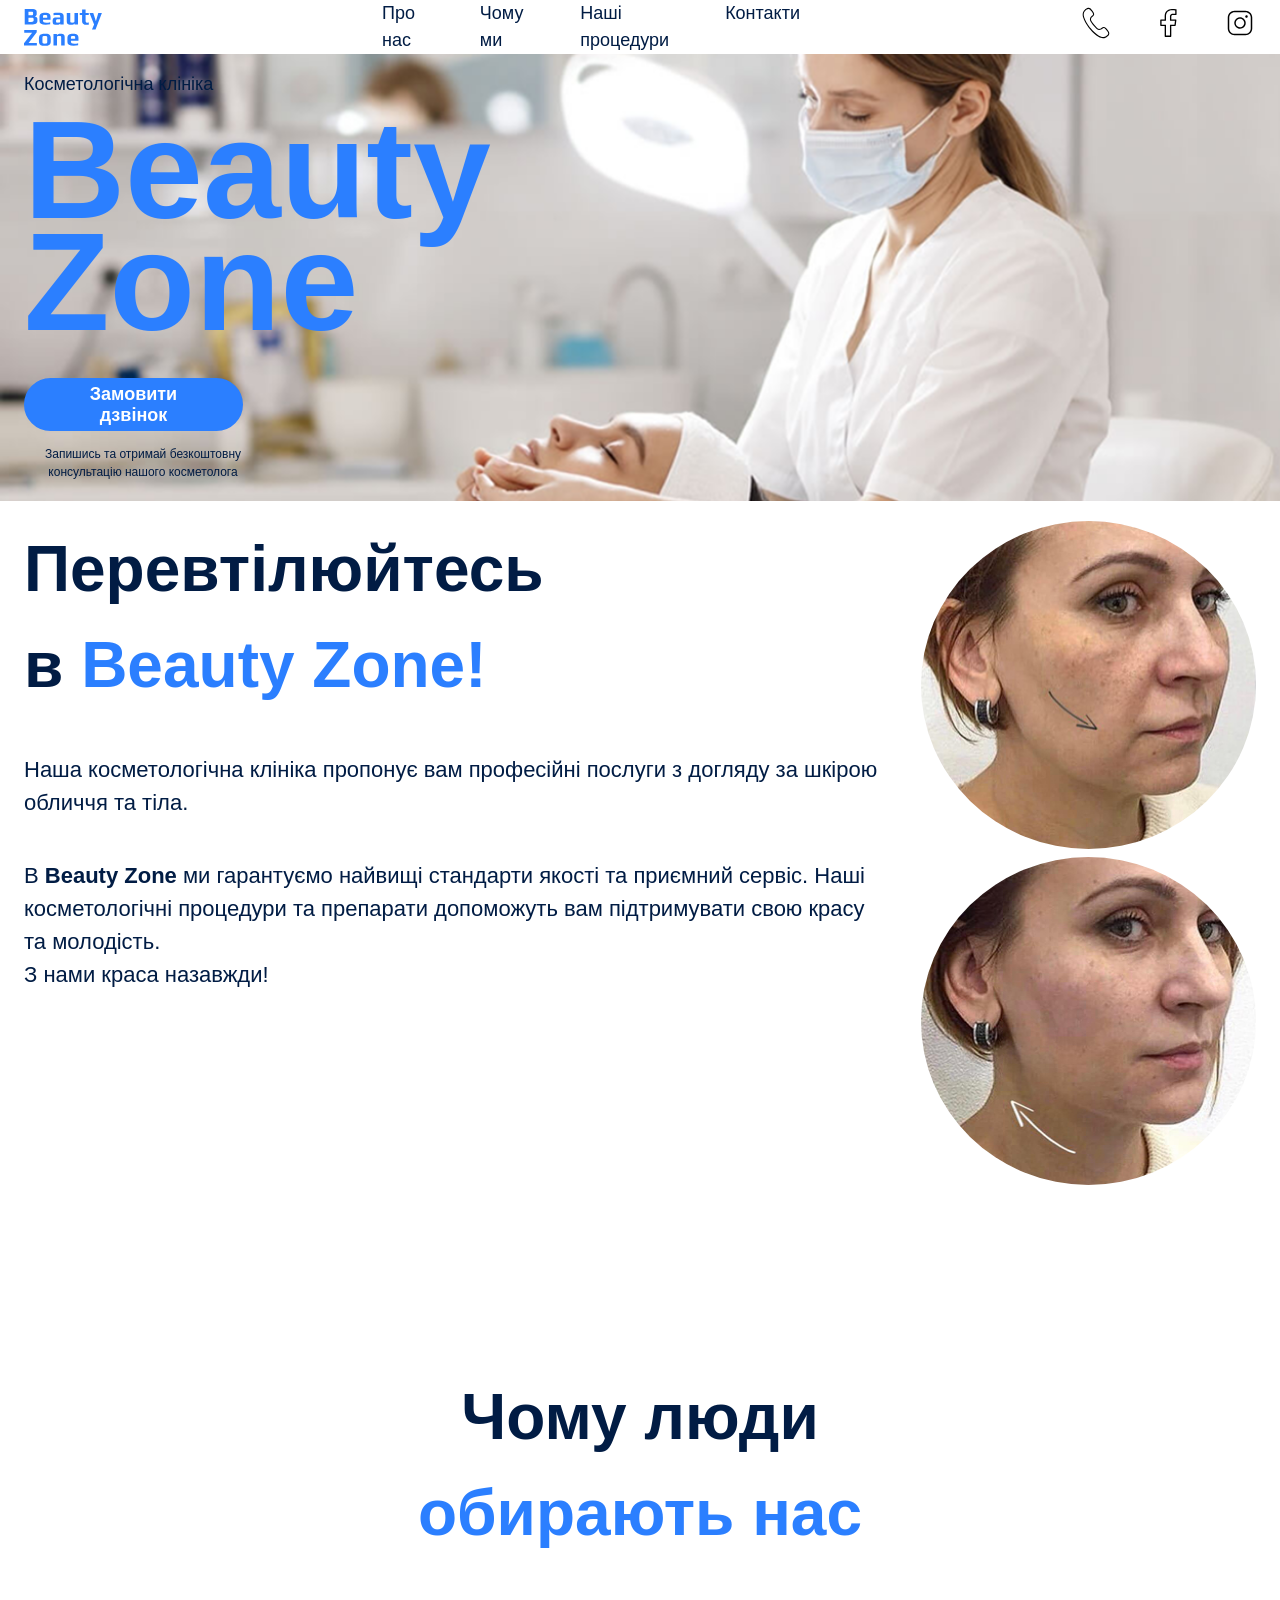
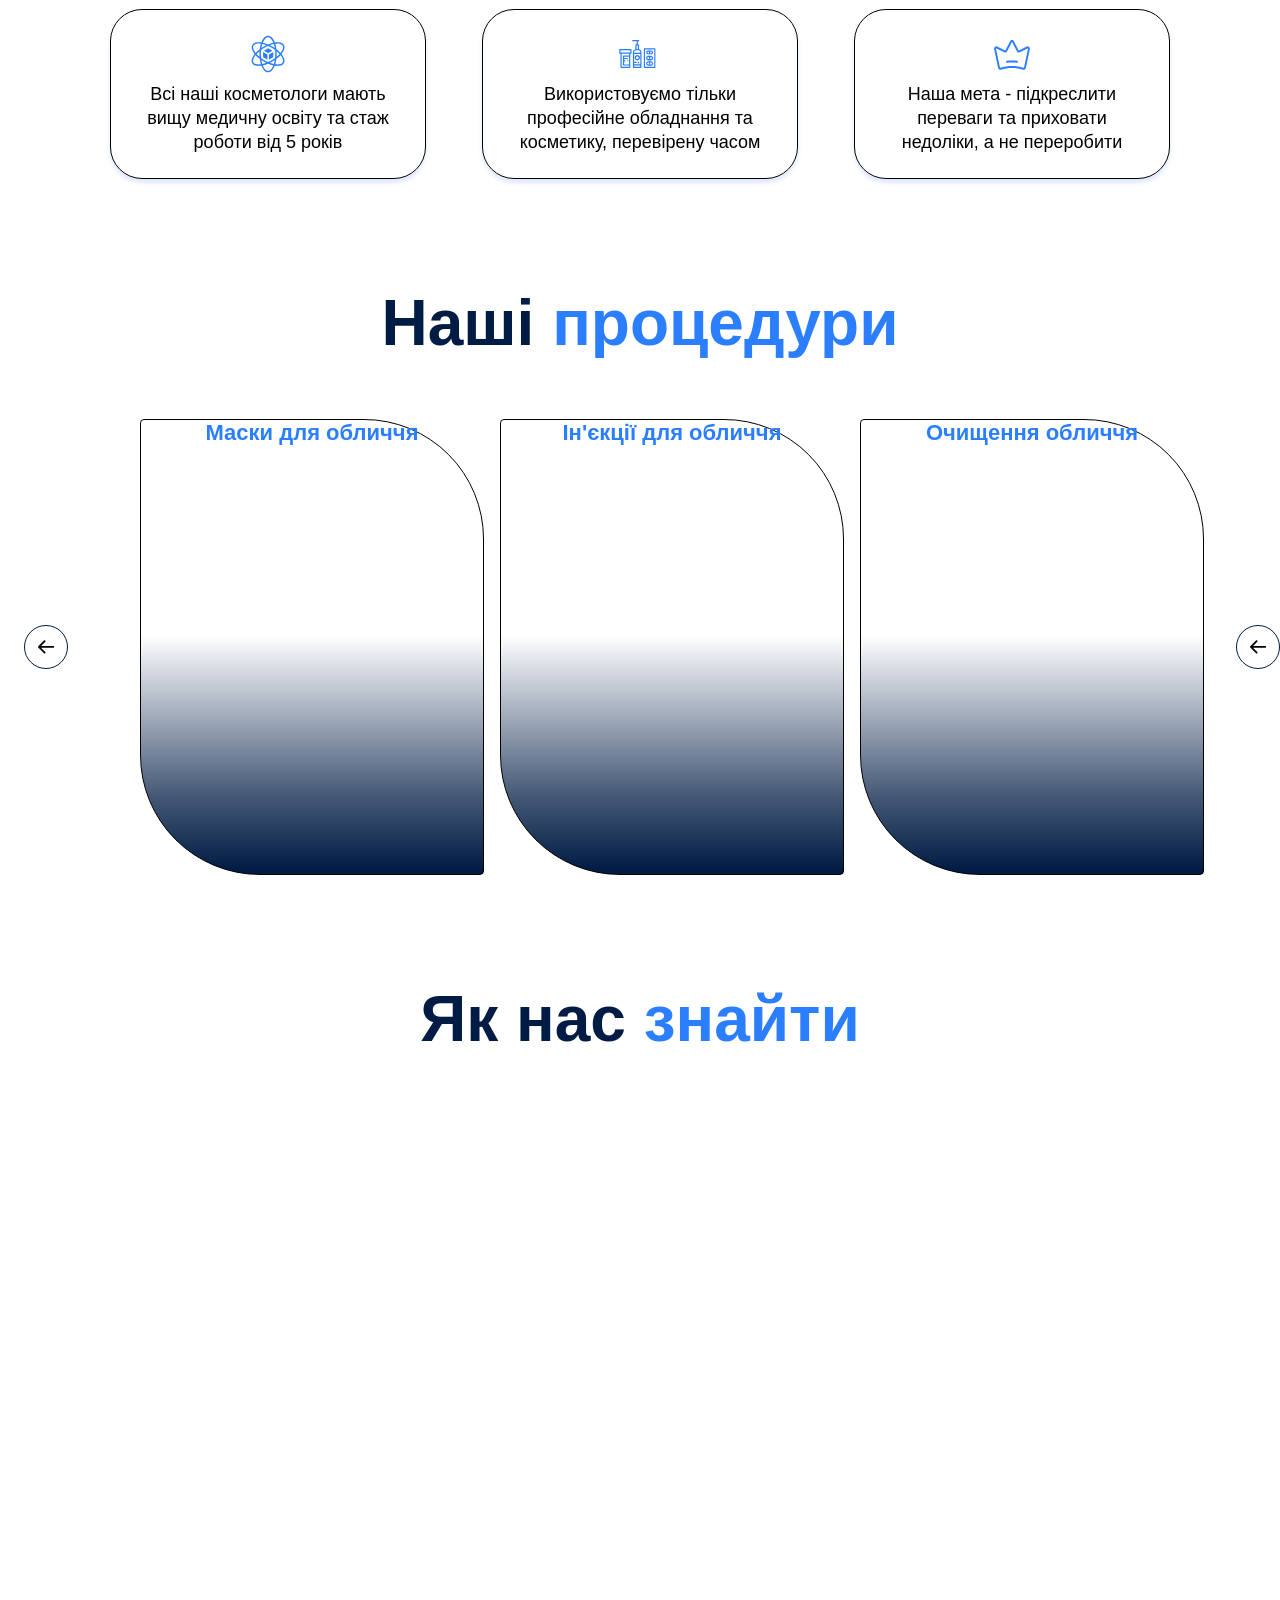
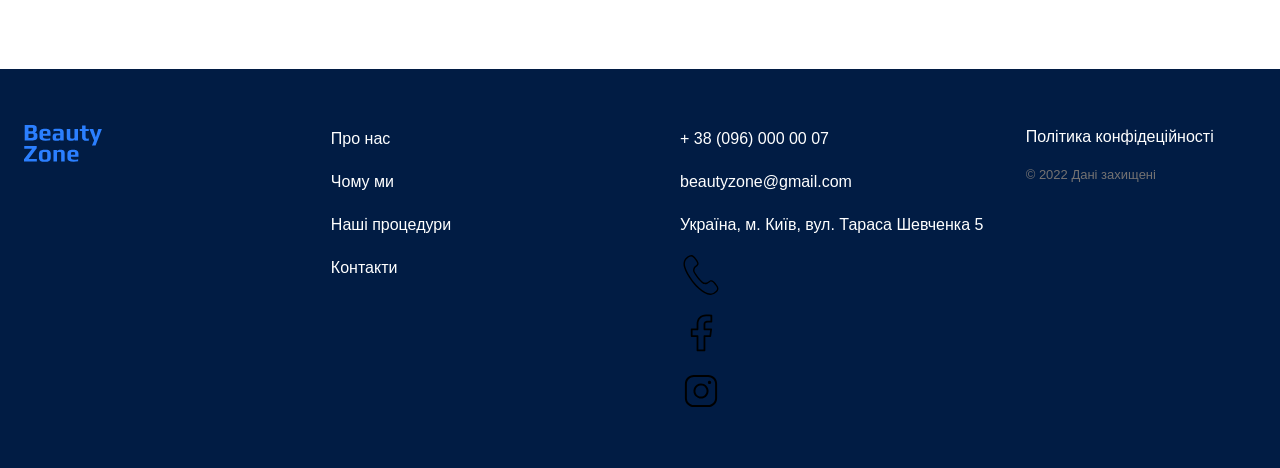
==== commit f3206d97: "final update" ====
--- a/index.html
+++ b/index.html
@@ -168,7 +168,7 @@
                     src="./imagesbeauty/infection1.jpg"
                     alt="mackforface"
                   /> -->
-                  <p class="procedures-text">Маски для обличчя</p>
+                  <h3 class="procedures-text">Маски для обличчя</h3>
                 </article>
               </li>
               <li class="procedures-item">
@@ -178,7 +178,7 @@
                     src="./imagesbeauty/injection2.jpg"
                     alt="injectionforface"
                   /> -->
-                  <p class="procedures-text">Ін'єкції для обличчя</p>
+                  <h3 class="procedures-text">Ін'єкції для обличчя</h3>
                 </article>
               </li>
               <li class="procedures-item">
@@ -188,7 +188,7 @@
                     src="./imagesbeauty/cleanface.jpg"
                     alt="Cleaningface"
                   /> -->
-                  <p class="procedures-text">Очищення обличчя</p>
+                  <h3 class="procedures-text">Очищення обличчя</h3>
                 </article>
               </li>
             </ul>
@@ -257,35 +257,33 @@
                   >Україна, м. Київ, вул. Тараса Шевченка 5</a
                 >
               </li>
-              <div class="address-icons">
-                <li>
-                  <a href="#">
-                    <svg class="footer-icons" width="42" height="42">
-                      <use
-                        href="./imagesbeauty/icon.sprite.svg#icon-telephone"
-                      ></use>
-                    </svg>
-                  </a>
-                </li>
-                <li>
-                  <a href="">
-                    <svg class="footer-icons" width="42" height="42">
-                      <use
-                        href="./imagesbeauty/icon.sprite.svg#icon-facebook"
-                      ></use>
-                    </svg>
-                  </a>
-                </li>
-                <li>
-                  <a href="">
-                    <svg class="footer-icons" width="42" height="42">
-                      <use
-                        href="./imagesbeauty/icon.sprite.svg#icon-instagram1"
-                      ></use>
-                    </svg>
-                  </a>
-                </li>
-              </div>
+              <li>
+                <a href="#">
+                  <svg class="footer-icons" width="42" height="42">
+                    <use
+                      href="./imagesbeauty/icon.sprite.svg#icon-telephone"
+                    ></use>
+                  </svg>
+                </a>
+              </li>
+              <li>
+                <a href="">
+                  <svg class="footer-icons" width="42" height="42">
+                    <use
+                      href="./imagesbeauty/icon.sprite.svg#icon-facebook"
+                    ></use>
+                  </svg>
+                </a>
+              </li>
+              <li>
+                <a href="">
+                  <svg class="footer-icons" width="42" height="42">
+                    <use
+                      href="./imagesbeauty/icon.sprite.svg#icon-instagram1"
+                    ></use>
+                  </svg>
+                </a>
+              </li>
             </ul>
             <div class="address-info">
               <a class="address-link" href="" target="_blank"
--- a/styles.css
+++ b/styles.css
@@ -249,9 +249,6 @@
     fill: var(--color--brand);
     
 }
-.whywe-items{
-    
-}
 
 .article-text{
     font-size: 18px;
@@ -377,13 +374,10 @@
     flex-direction: column;
     gap: 16px;
 }
-.address-icons{
+.footer-icons{
     display: flex;
     flex-direction: row;
     gap: 30px;
-}
-.footer-icons{
-    flex-direction: row;
 }
     
 .link{
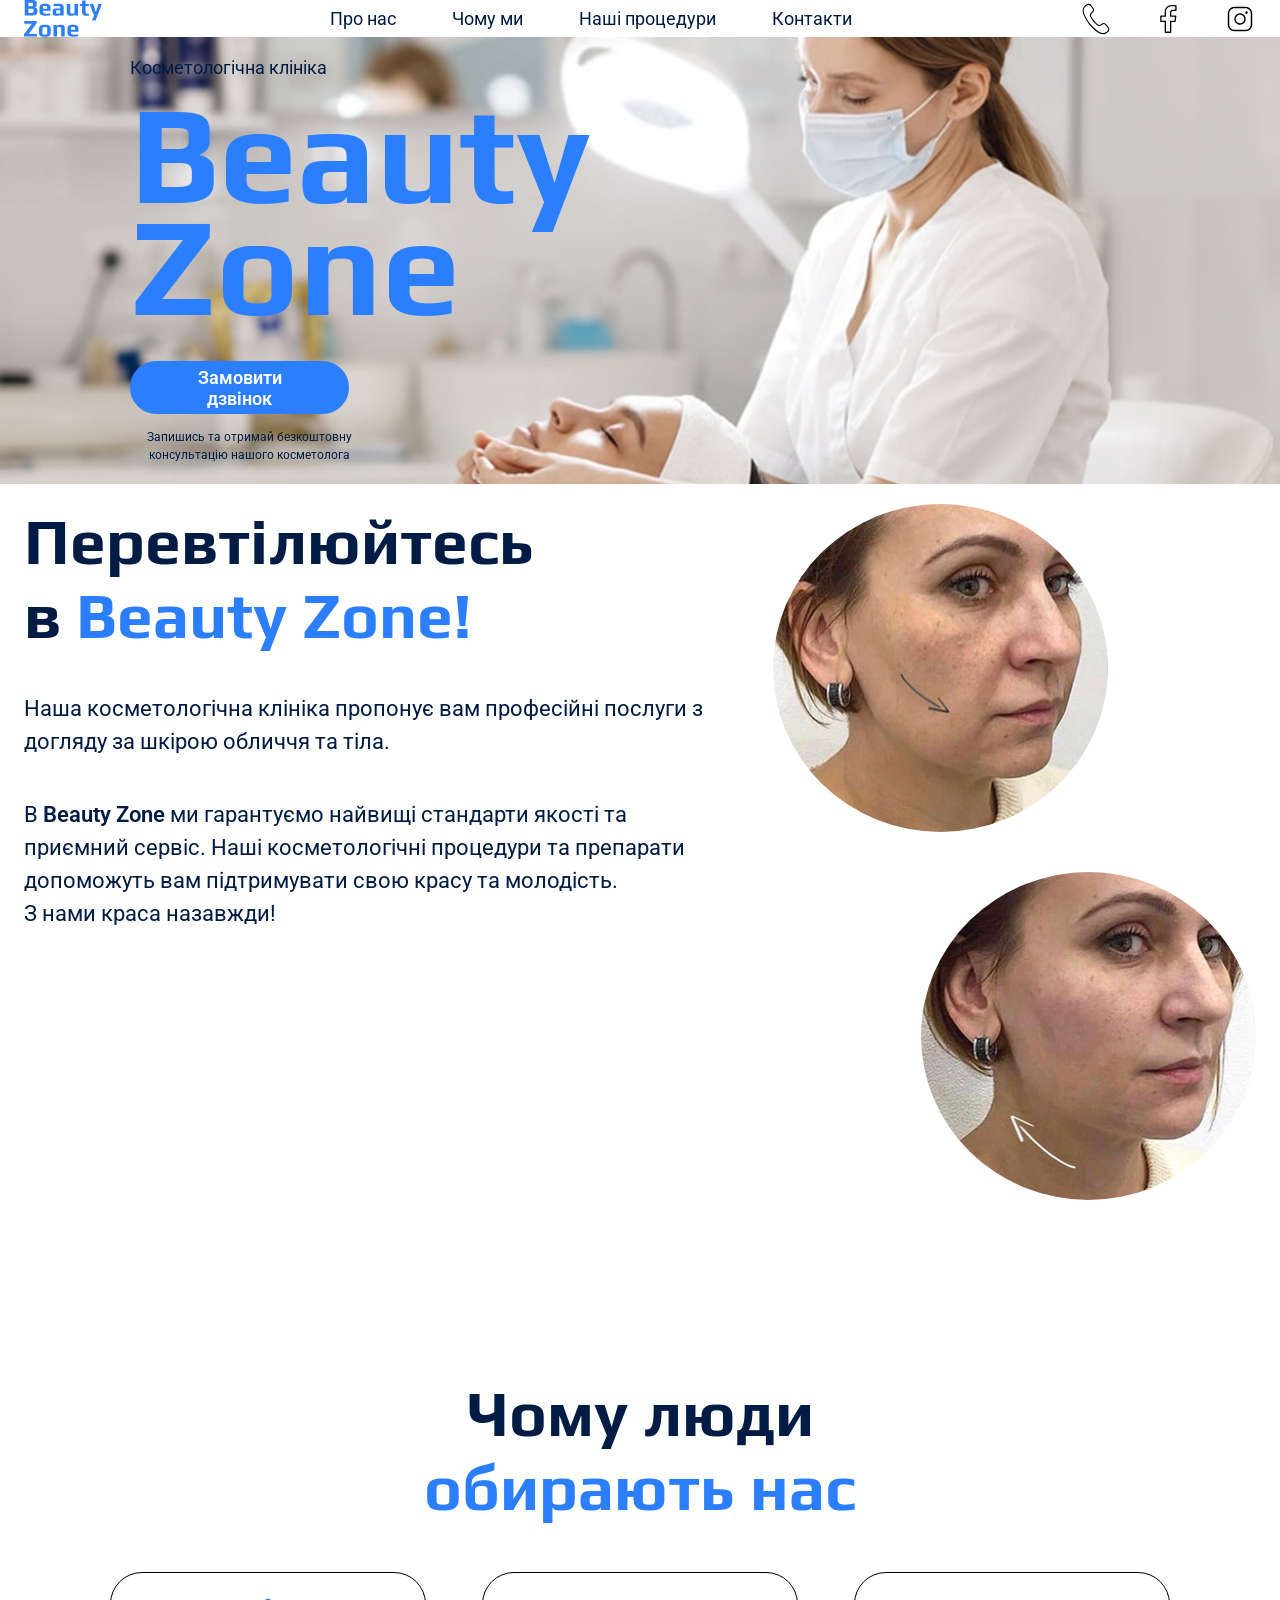
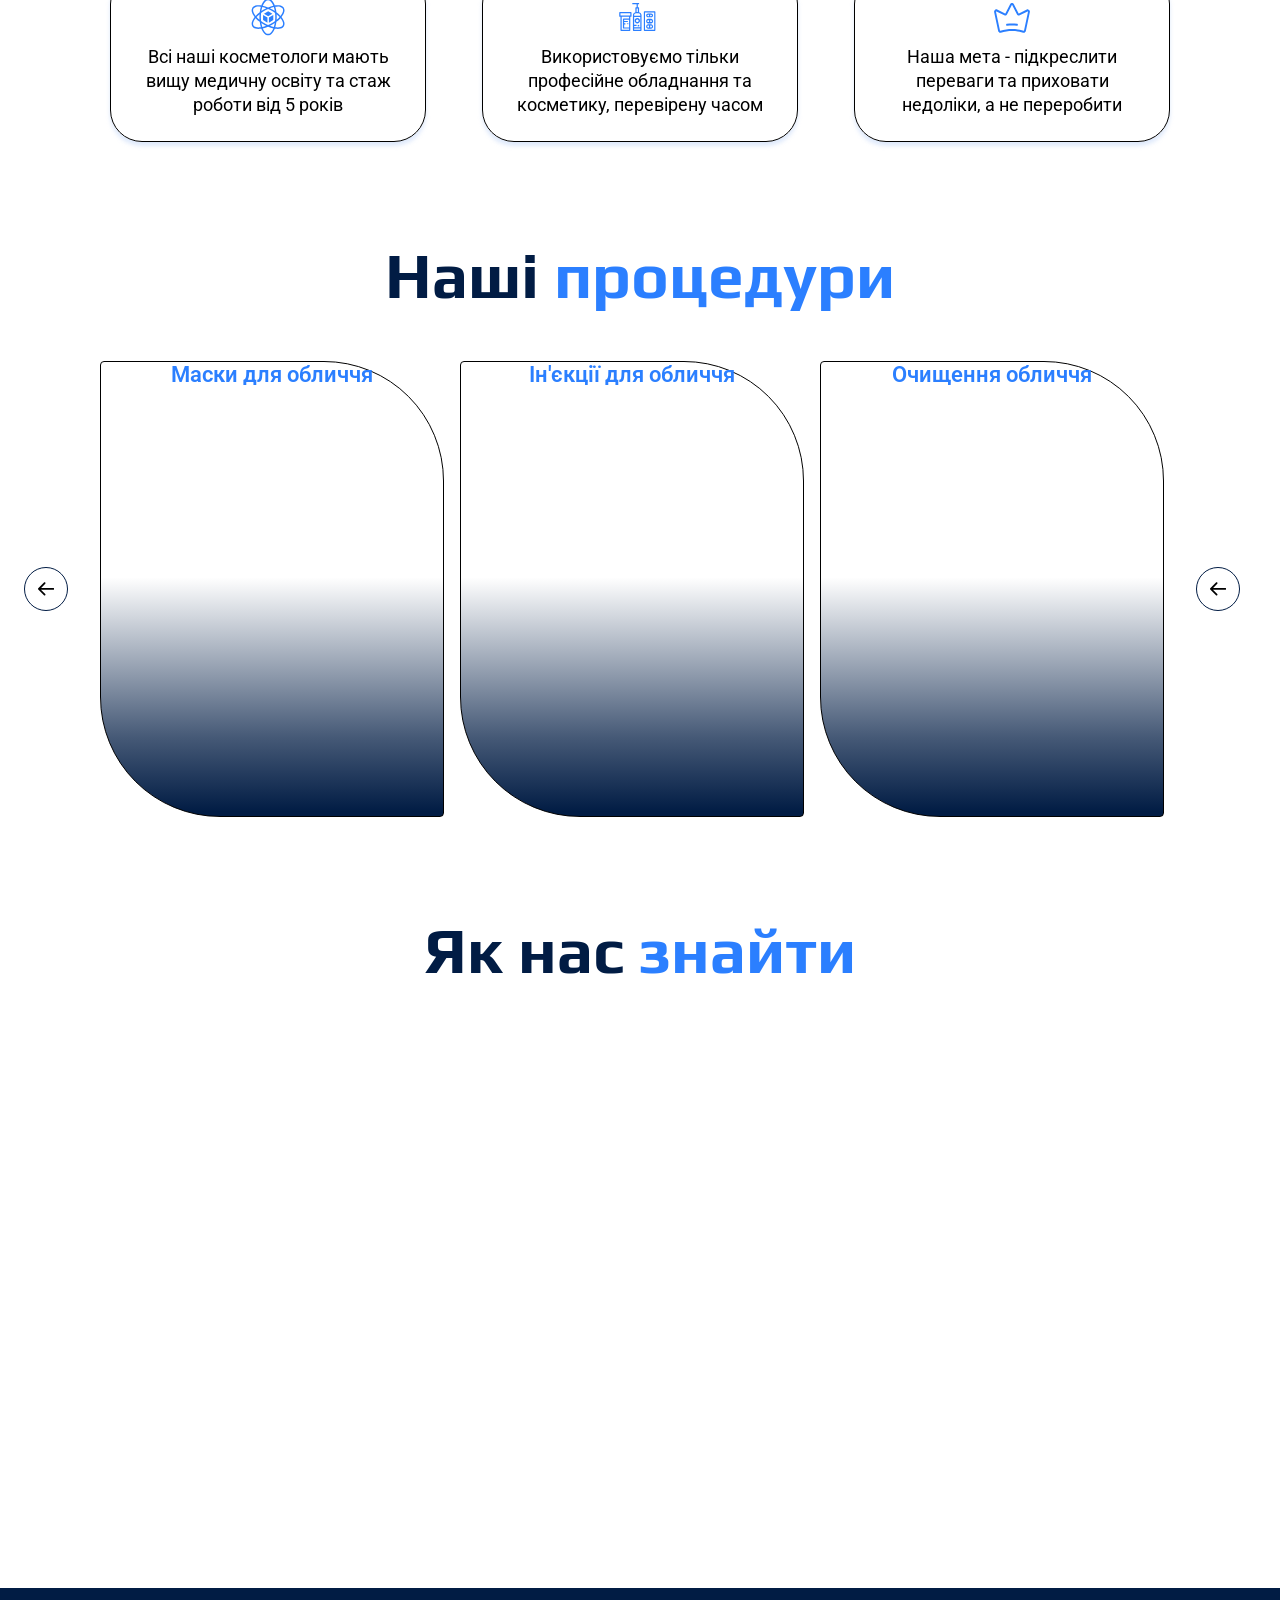
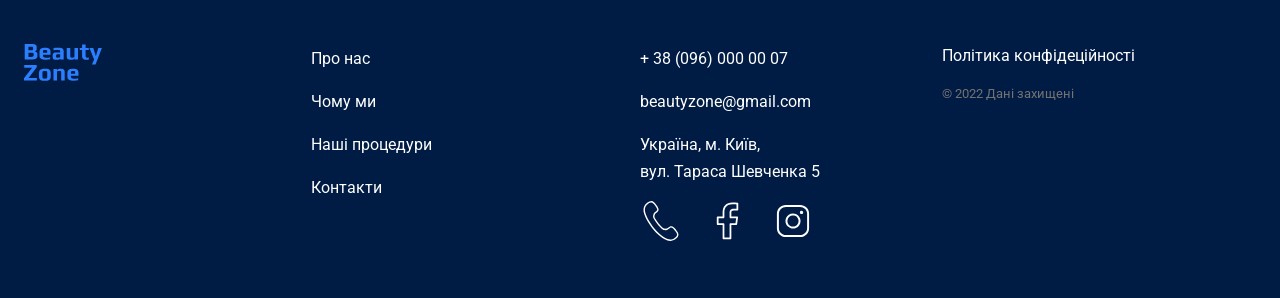
==== commit af4dd9d0: "fix error" ====
--- a/index.html
+++ b/index.html
@@ -21,8 +21,8 @@
             </ul>
             <ul class="header-icons">
               <li>
-                <a href="#">
-                  <svg class="header-icon" width="32" height="32">
+                <a class="header-icon" href="#">
+                  <svg width="32" height="32">
                     <use
                       href="./imagesbeauty/icon.sprite.svg#icon-telephone"
                     ></use>
@@ -30,8 +30,8 @@
                 </a>
               </li>
               <li>
-                <a href="">
-                  <svg class="header-icon" width="32" height="32">
+                <a class="header-icon" href="#">
+                  <svg width="32" height="32">
                     <use
                       href="./imagesbeauty/icon.sprite.svg#icon-facebook"
                     ></use>
@@ -39,8 +39,8 @@
                 </a>
               </li>
               <li>
-                <a href="">
-                  <svg class="header-icon" width="32" height="32">
+                <a class="header-icon" href="#">
+                  <svg width="32" height="32">
                     <use
                       href="./imagesbeauty/icon.sprite.svg#icon-instagram1"
                     ></use>
@@ -238,26 +238,29 @@
             </ul>
           </nav>
           <address class="footer-address">
-            <ul class="address-contacts">
-              <li>
-                <a class="link2" href="tel:+380960000007"
-                  >+ 38 (096) 000 00 07</a
-                >
-              </li>
-              <li>
-                <a class="link2" href="mailto:beautyzone@gmail.com"
-                  >beautyzone@gmail.com</a
-                >
-              </li>
-              <li>
-                <a
-                  class="link2"
-                  href="https://maps.app.goo.gl/q9Lt5oBZmS26TMnf6"
-                  target="_blank"
-                  >Україна, м. Київ, вул. Тараса Шевченка 5</a
-                >
-              </li>
-              <li>
+            <div class="footer-contacts">
+              <ul class="address-contacts">
+                <li>
+                  <a class="link2" href="tel:+380960000007"
+                    >+ 38 (096) 000 00 07</a
+                  >
+                </li>
+                <li>
+                  <a class="link2" href="mailto:beautyzone@gmail.com"
+                    >beautyzone@gmail.com</a
+                  >
+                </li>
+                <li>
+                  <a
+                    class="link2"
+                    href="https://maps.app.goo.gl/q9Lt5oBZmS26TMnf6"
+                    target="_blank"
+                    >Україна, м. Київ, <br />
+                    вул. Тараса Шевченка 5</a
+                  >
+                </li>
+              </ul>
+              <div class="footer-social-media">
                 <a href="#">
                   <svg class="footer-icons" width="42" height="42">
                     <use
@@ -265,8 +268,6 @@
                     ></use>
                   </svg>
                 </a>
-              </li>
-              <li>
                 <a href="">
                   <svg class="footer-icons" width="42" height="42">
                     <use
@@ -274,8 +275,6 @@
                     ></use>
                   </svg>
                 </a>
-              </li>
-              <li>
                 <a href="">
                   <svg class="footer-icons" width="42" height="42">
                     <use
@@ -283,8 +282,8 @@
                     ></use>
                   </svg>
                 </a>
-              </li>
-            </ul>
+              </div>
+            </div>
             <div class="address-info">
               <a class="address-link" href="" target="_blank"
                 >Політика конфідеційності</a
--- a/styles.css
+++ b/styles.css
@@ -1,43 +1,43 @@
-/* roboto-regular - latin */
+/* roboto-regular - cyrillic_latin */
 @font-face {
     font-display: swap;
     /* Check https://developer.mozilla.org/en-US/docs/Web/CSS/@font-face/font-display for other options. */
     font-family: 'Roboto';
     font-style: normal;
     font-weight: 400;
-    src: url('../fonts/roboto-v51-latin-regular.woff2') format('woff2');
+    src: url('./fonts/roboto-v51-cyrillic_latin-regular.woff2') format('woff2');
     /* Chrome 36+, Opera 23+, Firefox 39+, Safari 12+, iOS 10+ */
 }
 
-/* roboto-600 - latin */
+/* roboto-600 - cyrillic_latin */
 @font-face {
     font-display: swap;
     /* Check https://developer.mozilla.org/en-US/docs/Web/CSS/@font-face/font-display for other options. */
     font-family: 'Roboto';
     font-style: normal;
     font-weight: 600;
-    src: url('../fonts/roboto-v51-latin-600.woff2') format('woff2');
+    src: url('./fonts/roboto-v51-cyrillic_latin-600.woff2') format('woff2');
     /* Chrome 36+, Opera 23+, Firefox 39+, Safari 12+, iOS 10+ */
 }
-/* play-regular - latin */
+/* play-regular - cyrillic_latin */
 @font-face {
     font-display: swap;
     /* Check https://developer.mozilla.org/en-US/docs/Web/CSS/@font-face/font-display for other options. */
     font-family: 'Play';
     font-style: normal;
     font-weight: 400;
-    src: url('../fonts/play-v21-latin-regular.woff2') format('woff2');
+    src: url('./fonts/play-v21-cyrillic_latin-regular.woff2') format('woff2');
     /* Chrome 36+, Opera 23+, Firefox 39+, Safari 12+, iOS 10+ */
 }
 
-/* play-700 - latin */
+/* play-700 - cyrillic_latin */
 @font-face {
     font-display: swap;
     /* Check https://developer.mozilla.org/en-US/docs/Web/CSS/@font-face/font-display for other options. */
     font-family: 'Play';
     font-style: normal;
     font-weight: 700;
-    src: url('../fonts/play-v21-latin-700.woff2') format('woff2');
+    src: url('./fonts/play-v21-cyrillic_latin-700.woff2') format('woff2');
     /* Chrome 36+, Opera 23+, Firefox 39+, Safari 12+, iOS 10+ */
 }
 /* basic color  */
@@ -72,6 +72,7 @@
 }
 ul{
     list-style-type: none;
+    padding-left: 0;
 }
 .container{
     max-width: 1288px;
@@ -92,6 +93,7 @@
     color: var(--color--brand--dark);
     font-weight: 700;
     font-size: 64px;
+    line-height: 1.16;
     margin-bottom: 40px;
 }
 .centered{
@@ -107,25 +109,25 @@
 }
 .header-container{
     display: flex;
-    flex-grow: 1;
     align-items: center;
 }
 .header-nav{
     display: flex;
         justify-content: space-between;
         align-items: center;
-        gap: 240px;
-        margin: 0 auto;
+        width: 100%;
 }
 .header-menu{
     display: flex;
     gap: 56px; 
-    flex-grow: 1;
 }
 .header-icons{
     display: flex;
     flex-direction: row;
     gap: 40px;
+}
+.header-icon{
+    display: flex;
 }
 
 /* main section */
@@ -151,6 +153,7 @@
 }
 .hero-container{
     display: flex;
+    padding-left: 106px;
     flex-direction: column;
 }
 h1, h2{
@@ -203,15 +206,29 @@
     display: flex;
     flex-direction: column;
 }
-/* .image-information{
-} */
+.image-information{
+    display: flex;
+    flex-direction: column;
+    gap: 40px;
+    max-width: 499px;
+    width: 100%;
+
+}
 .images-info{
     width: 335px;
      height: 328px;
     border-radius: 50%;
 }
+.images-info.before{
+    align-self: flex-start;
+}
+.images-info.after{
+    align-self: flex-end;
+}
+
 .information-text{
     margin-bottom: 40px;
+    width: 709px;
 }
 .beautyzone {
     font-weight: 600;
@@ -370,13 +387,29 @@
 }
 .address-info{
     display: flex;
+    flex-direction: column;
     flex-grow: 1;
-    flex-direction: column;
     gap: 16px;
 }
+.footer-contacts{
+    display: flex;
+    flex-grow: 1;
+    gap: 16px;
+    flex-direction: column;
+}
+.footer-social-media{
+    display: flex;
+        flex-direction: row;
+        align-items: flex-start;
+        padding: 0px;
+        gap: 24px;
+
+}
 .footer-icons{
     display: flex;
+    fill: var(--color--white);
     flex-direction: row;
+    align-items: flex-start;
     gap: 30px;
 }
     
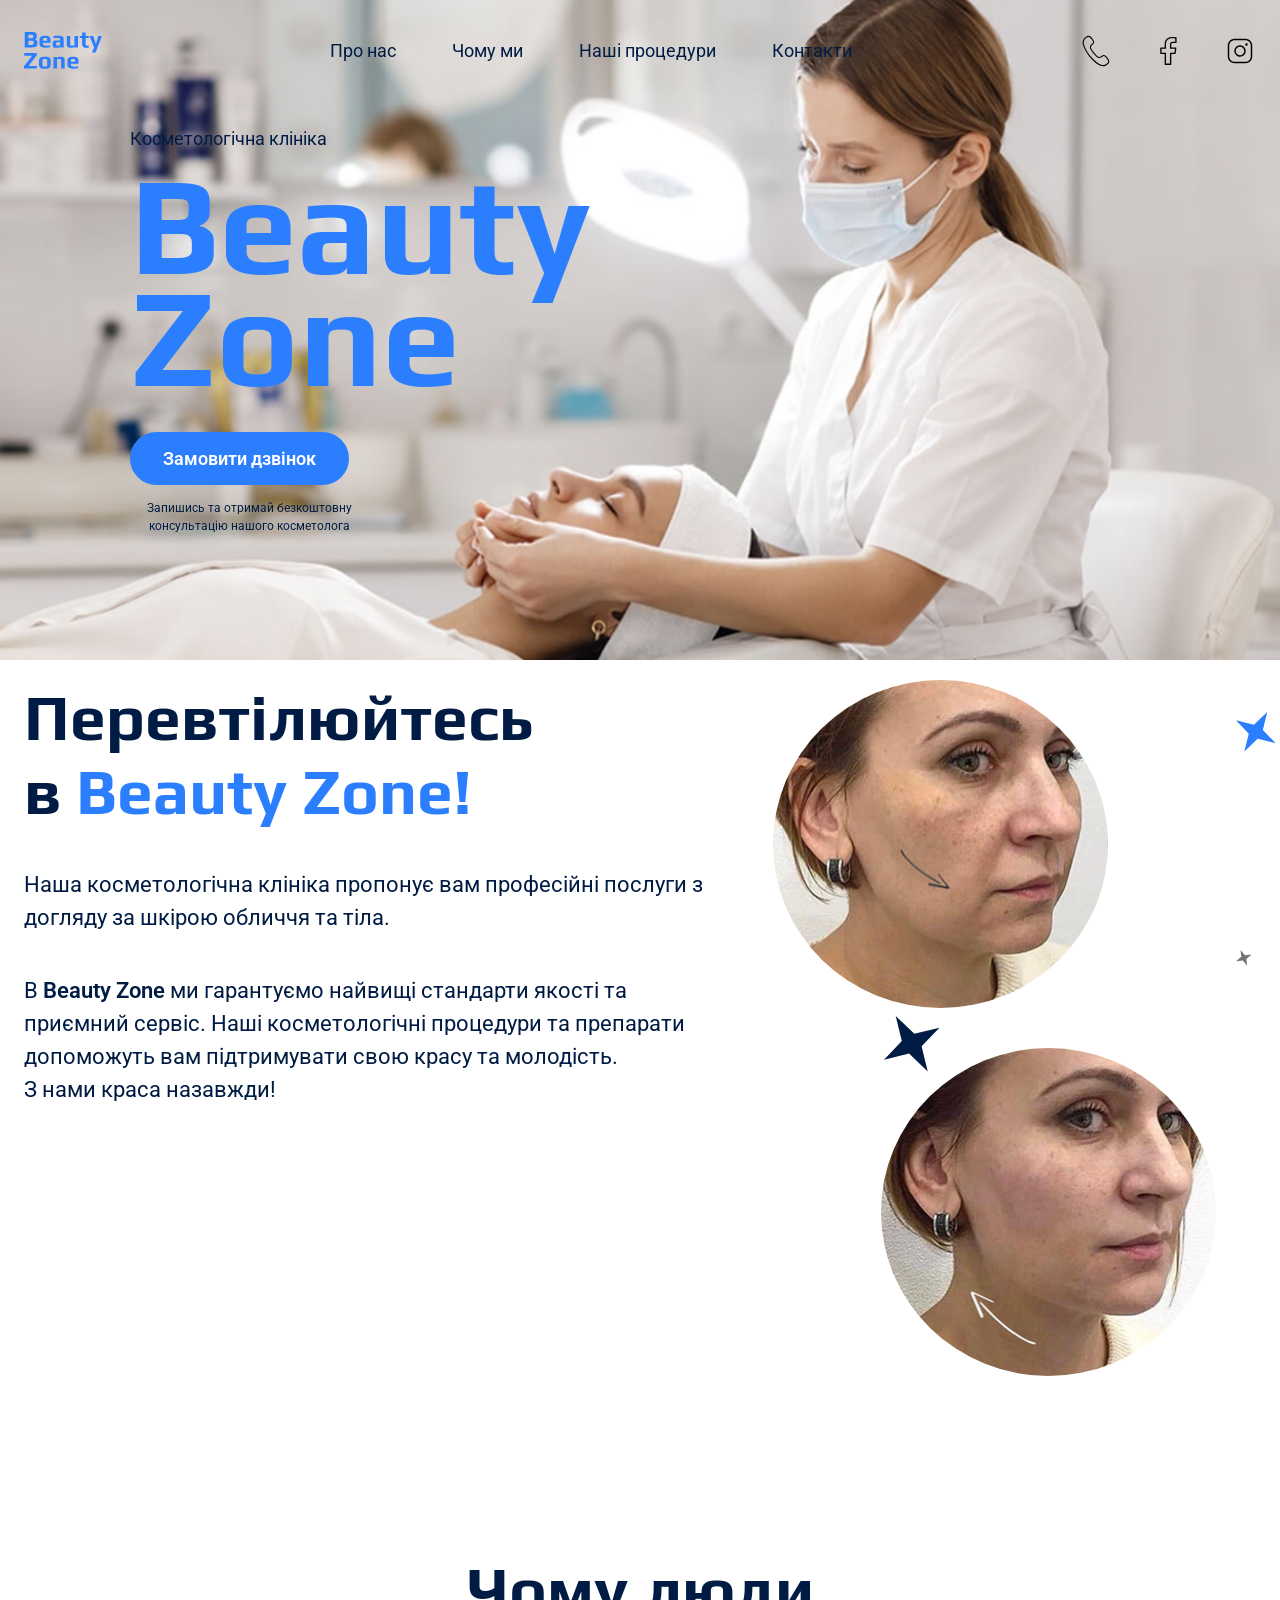
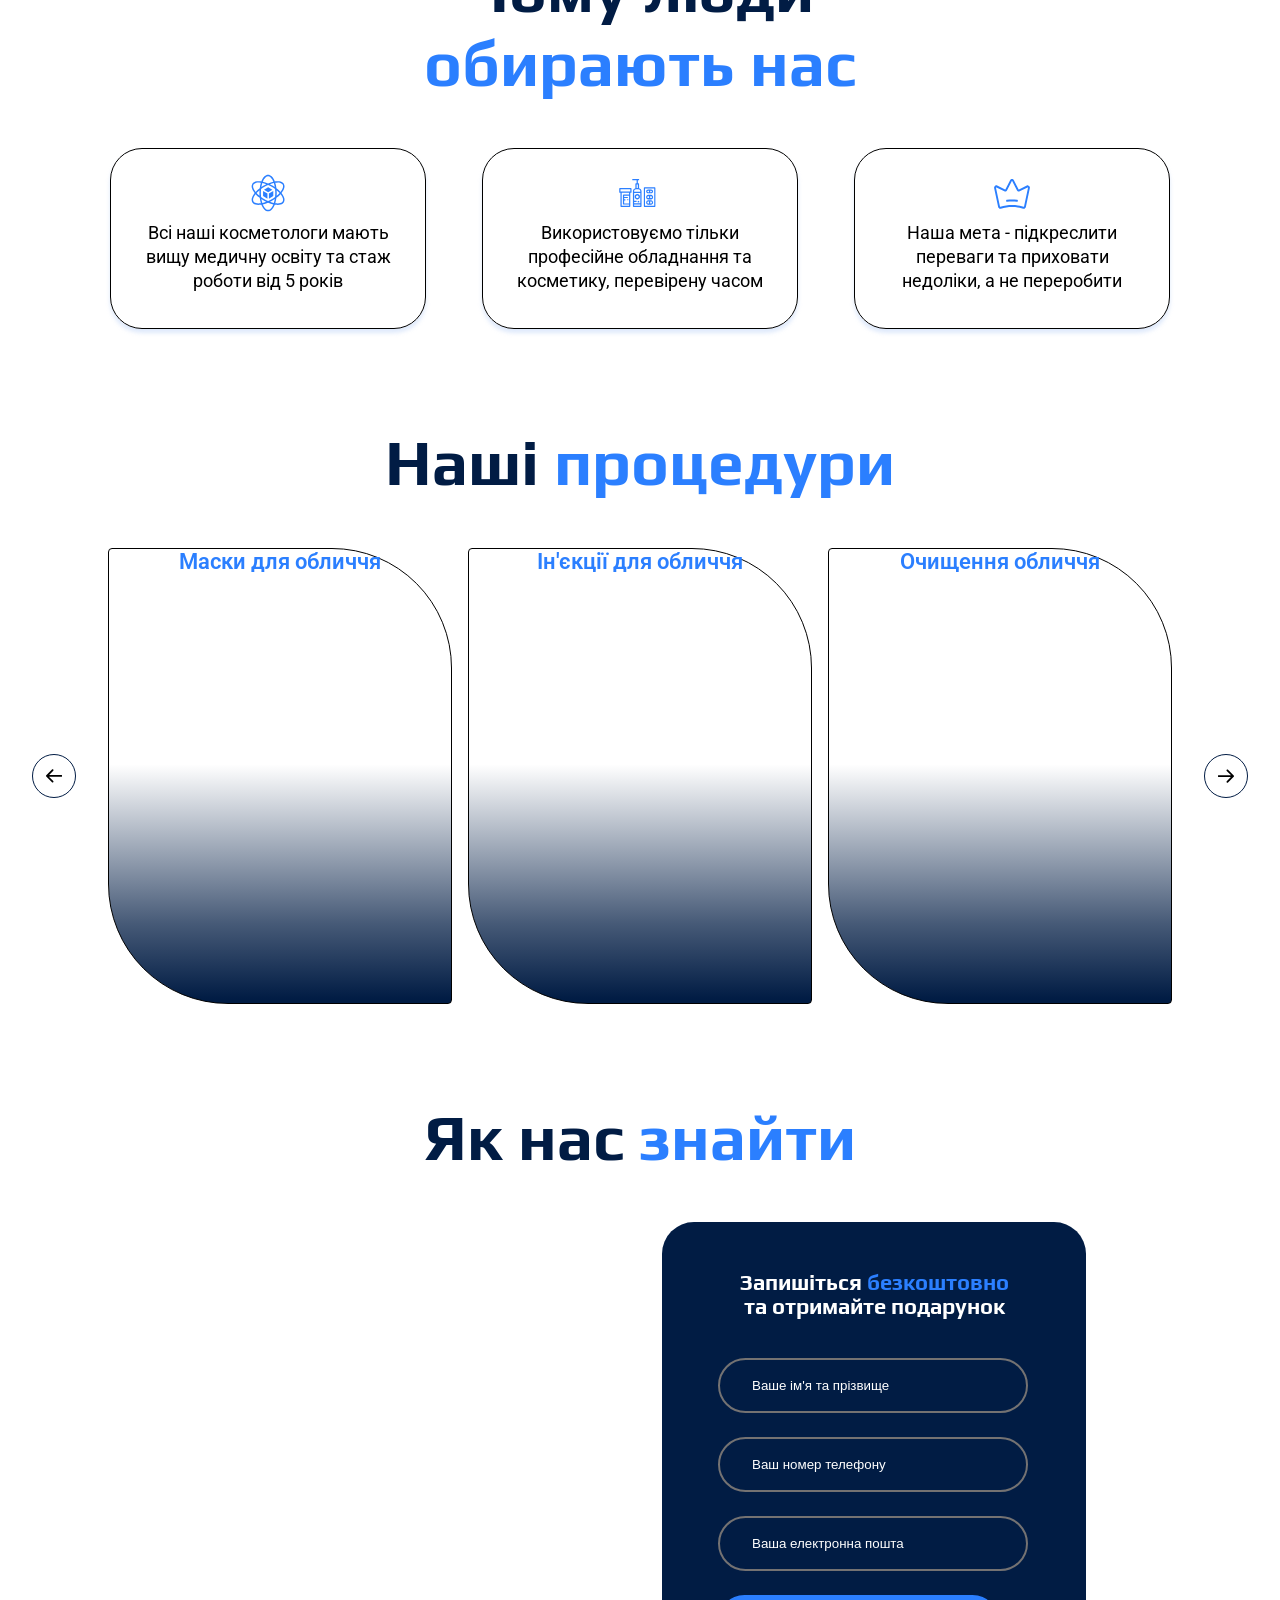
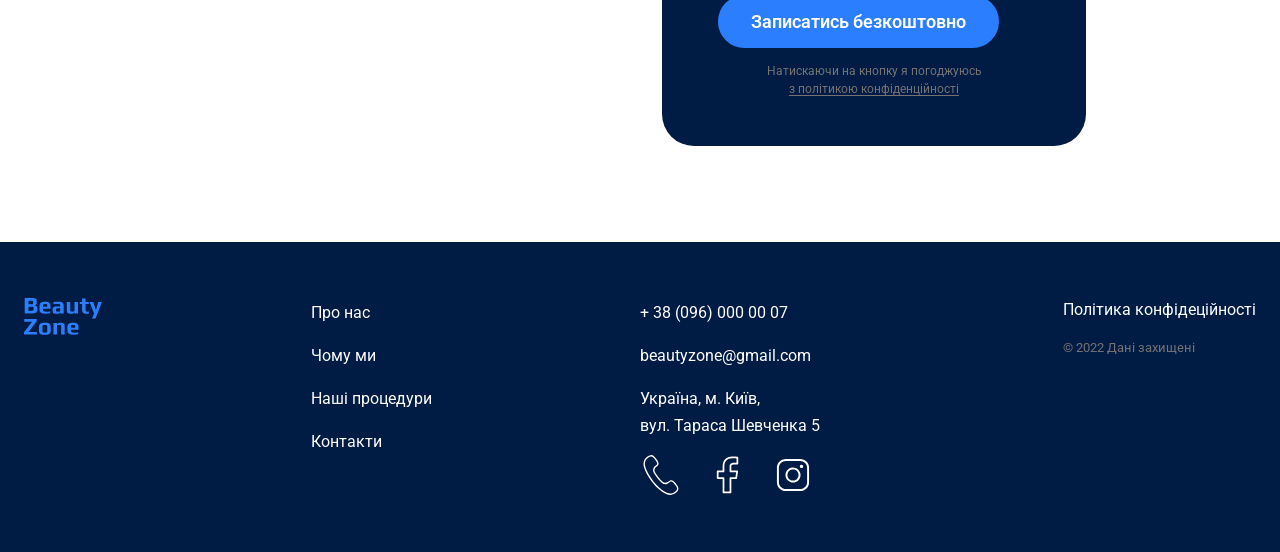
==== commit 80e42e37: "homework3" ====
--- a/index.html
+++ b/index.html
@@ -58,7 +58,9 @@
           <div class="hero-container">
             <p class="cosmetics">Косметологічна клініка</p>
             <h1 class="hero-title">Beauty Zone</h1>
-            <button class="main-button" type="button">Замовити дзвінок</button>
+            <button class="modal-btn-open" type="button">
+              Замовити дзвінок
+            </button>
             <p class="advice">
               Запишись та отримай безкоштовну консультацію нашого косметолога
             </p>
@@ -96,6 +98,17 @@
                 src="./imagesbeauty/after.jpg"
                 alt="facelift result"
               />
+            </div>
+            <div class="information-stars">
+              <svg class="star-1 animation" width="56" height="56">
+                <use href="./imagesbeauty/information.svg#icon-Star-1"></use>
+              </svg>
+              <svg class="star-2 animation" width="40" height="40">
+                <use href="./imagesbeauty/information.svg#icon-Star-2"></use>
+              </svg>
+              <svg class="star-3 animation" width="16" height="16">
+                <use href="./imagesbeauty/information.svg#icon-Star-3"></use>
+              </svg>
             </div>
           </div>
         </div>
@@ -192,7 +205,7 @@
                 </article>
               </li>
             </ul>
-            <button class="procedures-button" type="button">
+            <button class="procedures-button next" type="button">
               <svg width="16" height="16">
                 <use href="./imagesbeauty/icon.sprite.svg#icon-Arrow-1"></use>
               </svg>
@@ -208,6 +221,7 @@
           <div class="contact-container">
             <div class="contact-map">
               <iframe
+                class="contact-maps"
                 src="https://www.google.com/maps/embed?pb=!1m18!1m12!1m3!1d2540.4764350584833!2d30.51784687643743!3d50.450852171592274!2m3!1f0!2f0!3f0!3m2!1i1024!2i768!4f13.1!3m3!1m2!1s0x40d4ce50851426df%3A0x58296d35bd78df01!2z0L_RgNC-0LLRg9C70L7QuiDQotCw0YDQsNGB0LAg0KjQtdCy0YfQtdC90LrQsCwgNSwg0JrQuNGX0LIsINCj0LrRgNCw0ZfQvdCwLCAwMjAwMA!5e0!3m2!1suk!2spl!4v1777990065831!5m2!1suk!2spl"
                 width="600"
                 height="450"
@@ -217,8 +231,70 @@
                 referrerpolicy="no-referrer-when-downgrade"
               ></iframe>
             </div>
-            <div class="contact-form"></div>
-            <!-- форма -->
+            <div class="contact-form">
+              <form
+                class="contact-forma"
+                name="contact-form"
+                autocomplete="off"
+              >
+                <h2 class="form-title contact-title">
+                  Запишіться <span>безкоштовно</span> <br />
+                  та отримайте подарунок
+                </h2>
+                <div class="form-field">
+                  <label class="form-label visually-hidden" for="user-name"
+                    >Ваше ім'я та прізвище</label
+                  >
+                  <input
+                    class="form-input contact-input"
+                    type="text"
+                    id="user-name"
+                    placeholder="Ваше ім'я та прізвище"
+                    required
+                    minlength="2"
+                    maxlength="20"
+                    pattern="^\S+\s+\S+$"
+                  />
+                </div>
+
+                <div class="form-field">
+                  <label class="form-label visually-hidden" for="user-tel"
+                    >Ваш номер телефону</label
+                  >
+                  <input
+                    class="form-input"
+                    type="tel"
+                    id="user-tel"
+                    placeholder="Ваш номер телефону"
+                    required
+                    pattern="^\+380\d{9}$"
+                  />
+                </div>
+
+                <div class="form-field">
+                  <label class="form-label visually-hidden" for="user-email"
+                    >Ваша електронна пошта</label
+                  >
+                  <input
+                    class="form-input"
+                    type="email"
+                    id="user-email"
+                    placeholder="Ваша електронна пошта"
+                    required
+                    pattern="^[^\s@]+@[^\s@]+\.[^\s@]+$"
+                  />
+                </div>
+                <button class="modal-btn-open form-button" type="submit">
+                  Записатись безкоштовно
+                </button>
+                <p class="policy-text contact-policy">
+                  Натискаючи на кнопку я погоджуюсь
+                  <a class="form-link" href="#">
+                    <br />з політикою конфіденційності</a
+                  >
+                </p>
+              </form>
+            </div>
           </div>
         </div>
       </section>
@@ -294,5 +370,67 @@
         </div>
       </div>
     </footer>
+    <div class="backdrop is-hidden">
+      <div class="modal">
+        <button class="modal-btn-close" type="button">Close</button>
+        <h2 class="form-title">Замовити дзвінок</h2>
+        <p class="form-text">
+          Запишіться <span>безкоштовно</span><br />та отримайте подарунок
+        </p>
+        <form class="modal-form" name="modal-form" autocomplete="off">
+          <div class="form-field">
+            <label class="form-label visually-hidden" for="user-name"
+              >Ваше ім'я та прізвище</label
+            >
+            <input
+              class="form-input"
+              type="text"
+              id="user-name"
+              placeholder="Ваше ім'я та прізвище"
+              required
+              minlength="2"
+              maxlength="20"
+              pattern="^\S+\s+\S+$"
+            />
+          </div>
+
+          <div class="form-field">
+            <label class="form-label visually-hidden" for="user-tel"
+              >Ваш номер телефону</label
+            >
+            <input
+              class="form-input"
+              type="tel"
+              id="user-tel"
+              placeholder="Ваш номер телефону"
+              required
+              pattern="^\+380\d{9}$"
+            />
+          </div>
+
+          <div class="form-field">
+            <label class="form-label visually-hidden" for="user-email"
+              >Ваша електронна пошта</label
+            >
+            <input
+              class="form-input"
+              type="email"
+              id="user-email"
+              placeholder="Ваша електронна пошта"
+              required
+              pattern="^[^\s@]+@[^\s@]+\.[^\s@]+$"
+            />
+          </div>
+          <button class="modal-btn-open form-button" type="submit">
+            Записатись безкоштовно
+          </button>
+          <p class="policy-text">
+            Натискаючи на кнопку я погоджуюсь
+            <a class="form-link" href="#">з політикою конфіденційності</a>
+          </p>
+        </form>
+      </div>
+    </div>
+    <script src="./modal.js"></script>
   </body>
 </html>
--- a/styles.css
+++ b/styles.css
@@ -45,9 +45,15 @@
     --color--brand:#2B7FFF;
     --color--brand--dark: #011C44;
     --color--white: #FFFFFF;
+    --color-secondary-light:#747272;
 
 }
 *{
+    box-sizing: border-box;
+}
+*,
+*::before,
+*::after {
     box-sizing: border-box;
 }
 h1,
@@ -105,7 +111,12 @@
 /* header */
 
 .header {
-    background-color: var(--color--white);
+    position: absolute;
+    top: 0;
+    left: 0;
+    width: 100%;
+    padding: 32px 0;
+    background-image: linear-gradient(rgba(255, 255, 255, 0.25));
 }
 .header-container{
     display: flex;
@@ -128,6 +139,7 @@
 }
 .header-icon{
     display: flex;
+    color: var(--color--brand--dark);
 }
 
 /* main section */
@@ -138,7 +150,7 @@
     background-repeat: no-repeat; 
     background-size: cover;
    background-position: center right;
-   padding: 17px 0 20px 0;
+   padding: 125px 0;
 }
 
 .hero-title{
@@ -159,7 +171,7 @@
 h1, h2{
     font-family: 'Play';
 }
-.main-button{
+.modal-btn-open{
     display: flex;
     width: 219px;
     height: 53px;
@@ -175,10 +187,9 @@
     align-items: center;
     justify-content: center;
    gap: 10px;
-   padding: 16px 32px;
-margin-bottom: 14px;
-}
-.main-button:hover{
+   margin-bottom: 14px;
+}
+.modal-btn-open:hover{
     color: var(--color--brand--dark);
     background-color: transparent;
 }
@@ -199,6 +210,7 @@
     padding: 20px 0 88px 0;
 }
 .information-container{
+    position: relative;
     display: flex;
     gap: 40px;
 }
@@ -222,6 +234,65 @@
 .images-info.before{
     align-self: flex-start;
 }
+
+.star-1{
+    position: absolute;
+    fill: var(--color--brand--dark);
+    top: 336px;
+    left: 860px;
+}
+.star-2{
+    position: absolute;
+    fill: var(--color--brand);
+    left: 1212px;
+    top: 32px;
+}
+.star-3 {
+    position: absolute;
+    fill: var(--color-secondary-light);
+    left: 1212px;
+    top: 270px;
+}
+.animation{
+    animation: spin 8s linear infinite;
+}
+@keyframes spin{
+    0%{
+        transform: rotate(0deg);
+    }
+    100%{
+        transform: rotate(360deg);
+    }
+}
+/* .image-information::before{
+    position: absolute;
+    background-image: url(./imagesbeauty/Star-2.png);
+    background-repeat: no-repeat;
+    right: 14px;
+    top: 34px;
+    width: 40px;
+    height: 40px;
+    content: '';
+
+}
+.image-information::after{
+    position: absolute;
+    background-image: url(./imagesbeauty/Star-1.png);
+    width: 56px;
+    height: 56px;
+    bottom: 290px;
+    left: 120px;
+    content: '';
+}
+.information-section::after{
+    position: absolute;
+    background-image: url(./imagesbeauty/Star-3.png);
+    width: 16px;
+    height: 16px;
+    top: 308px;
+    right: 350px;
+    content: '';
+} */
 .images-info.after{
     align-self: flex-end;
 }
@@ -253,6 +324,7 @@
 }
 .whywe-card{
     width: 316px;
+    height: 181px;
     border: 1px solid black; 
     border-radius: 32px;
     padding: 24px 32px;
@@ -283,6 +355,7 @@
     display: flex;
     gap: 32px;
     align-items: center;
+    justify-content: center;
 }
 .procedures-list{
  display: flex;
@@ -329,6 +402,9 @@
     justify-content: center;
     cursor: pointer;
 }
+.procedures-button.next{
+    transform: rotate(180deg);
+}
 .procedures-button:hover{
     fill: var(--color--white);
     background-color: var(--color--brand);
@@ -344,17 +420,46 @@
 .contact-container{
     display: flex;
     gap: 32px;
+    width: 1060px;
 }
 .contact-map{
     border-radius: 32px;
+
+}
+.contact-form{
+}
+.contact-forma{
+    width: 424px;
+    background-color: var(--color--brand--dark);
+    box-sizing: border-box;
+    padding: 48px 56px;
+    border-radius: 32px;
+}
+.form-title.contact-title{
+    font-weight: 600;
+    font-size: 22px;
+}
+.contact-title span{
+    color: var(--color--brand);
+}
+.contact-policy{
+    text-align: center;   
+}
+.form-input.contact-input{
+    transition: background-color 0.2s;
+}
+.contact-maps{
+    border-radius: 32px;
+    width: 606px;
+        height: 480px;
 }
 
 /* nav */
 
 .footer{
     background-color: var(--color--brand--dark);
-
     padding: 56px 0;
+    position: relative;
 }
 .footer-container{
     display: flex;
@@ -379,6 +484,17 @@
     justify-content: start;
     gap: 16px;
 }
+.footer::after{
+    background-image: url(./imagesbeauty/footer-photo.png);
+    position: absolute;
+    background-repeat: no-repeat;
+    width: 248px;
+    height: 152px;
+    bottom: 0;
+     right: 0;
+   left: 1310px;
+    content: '';
+}
 .address-contacts{
     display: flex;
     flex-grow: 1;
@@ -386,9 +502,9 @@
     gap: 16px;
 }
 .address-info{
+    /* position: relative; */
     display: flex;
     flex-direction: column;
-    flex-grow: 1;
     gap: 16px;
 }
 .footer-contacts{
@@ -416,6 +532,7 @@
 .link{
     color: var(--color--brand--dark);
     text-decoration: none;
+    transition: color 0.2s;
 }
 .link:hover{
    color: var(--color--brand);
@@ -426,15 +543,125 @@
     font-size: 16px;
     font-style: normal;
     text-decoration: none;
+    transition: color 0.2s ;
+}
+.link2:hover{
+    color: var(--color--brand);
 }
 .address-link{
     color: #FFFFFF;
     font-size: 16px;
     font-style: normal;
     text-decoration: none;
+    transition: color 0.2s;
+}
+.address-link:hover{
+    color: var(--color--brand);
 }
 .adress-copyright{
     font-size: 13px;
     color: #747272;
     font-style: normal;
 }
+/* modal */
+.backdrop{
+    display: flex;
+    justify-content: center;
+    align-items: center;
+    position: fixed;
+    top: 0;
+    bottom: 0;
+    right: 0;
+    left: 0;
+    background-color: rgba(0, 0, 0, 0.5);
+    transition: opacity 0.2s , visibility 0.2s;
+}
+.modal{
+    position: relative;
+    width: 724px;
+    height: 682px;
+    padding: 42px 144px;
+    background-color: var(--color--brand--dark);
+    border-radius: 48px;
+    overflow: auto;
+}
+.modal-btn-close{
+   position: absolute;
+   top: 42px;
+   right: 42px;
+}
+.backdrop.is-hidden {
+    opacity: 0;
+    visibility: hidden;
+    pointer-events: none;
+}
+
+/* form */
+.form-field{
+    margin-bottom: 24px;
+}
+.form-input{
+    padding: 18px 32px;
+    width: 310px;
+    border: 2px solid var(--color-secondary-light);
+    border-radius: 32px;
+    background-color: transparent;
+    transition: background-color 0.2s;
+}
+.form-input::placeholder{
+    color: var(--color--white);
+}
+.form-input:focus{
+    background-color: var(--color-secondary-light);
+    outline: none;
+}
+.form-button{
+    width: 281px;
+}
+.form-button:hover{
+    color: var(--color--white);
+}
+.modal-form{
+  display: flex;
+  flex-direction: column;
+  justify-content: center;
+  align-items: center;
+}
+.form-label{
+    display: block;
+}
+.form-title{
+    color: var(--color--white);
+    font-weight: 700;
+    font-size: 64px;
+    line-height: 1.1;
+    margin-bottom: 40px;
+    text-align: center;
+}
+.form-text{
+    color: var(--color--white);
+    font-weight: 600;
+    font-size: 22px;
+    margin-bottom: 32px;
+    text-align: center;
+}
+.form-text span{
+    color: var(--color--brand);
+}
+.policy-text{
+    font-weight: 400;
+    font-size: 12px;
+    color: var(--color-secondary-light);
+}
+.form-link{
+    color: var(--color-secondary-light);
+    text-underline-offset: 2px;
+}
+.visually-hidden {
+    position: absolute;
+    left: -10000px;
+    top: auto;
+    width: 1px;
+    height: 1px;
+    overflow: hidden;
+}
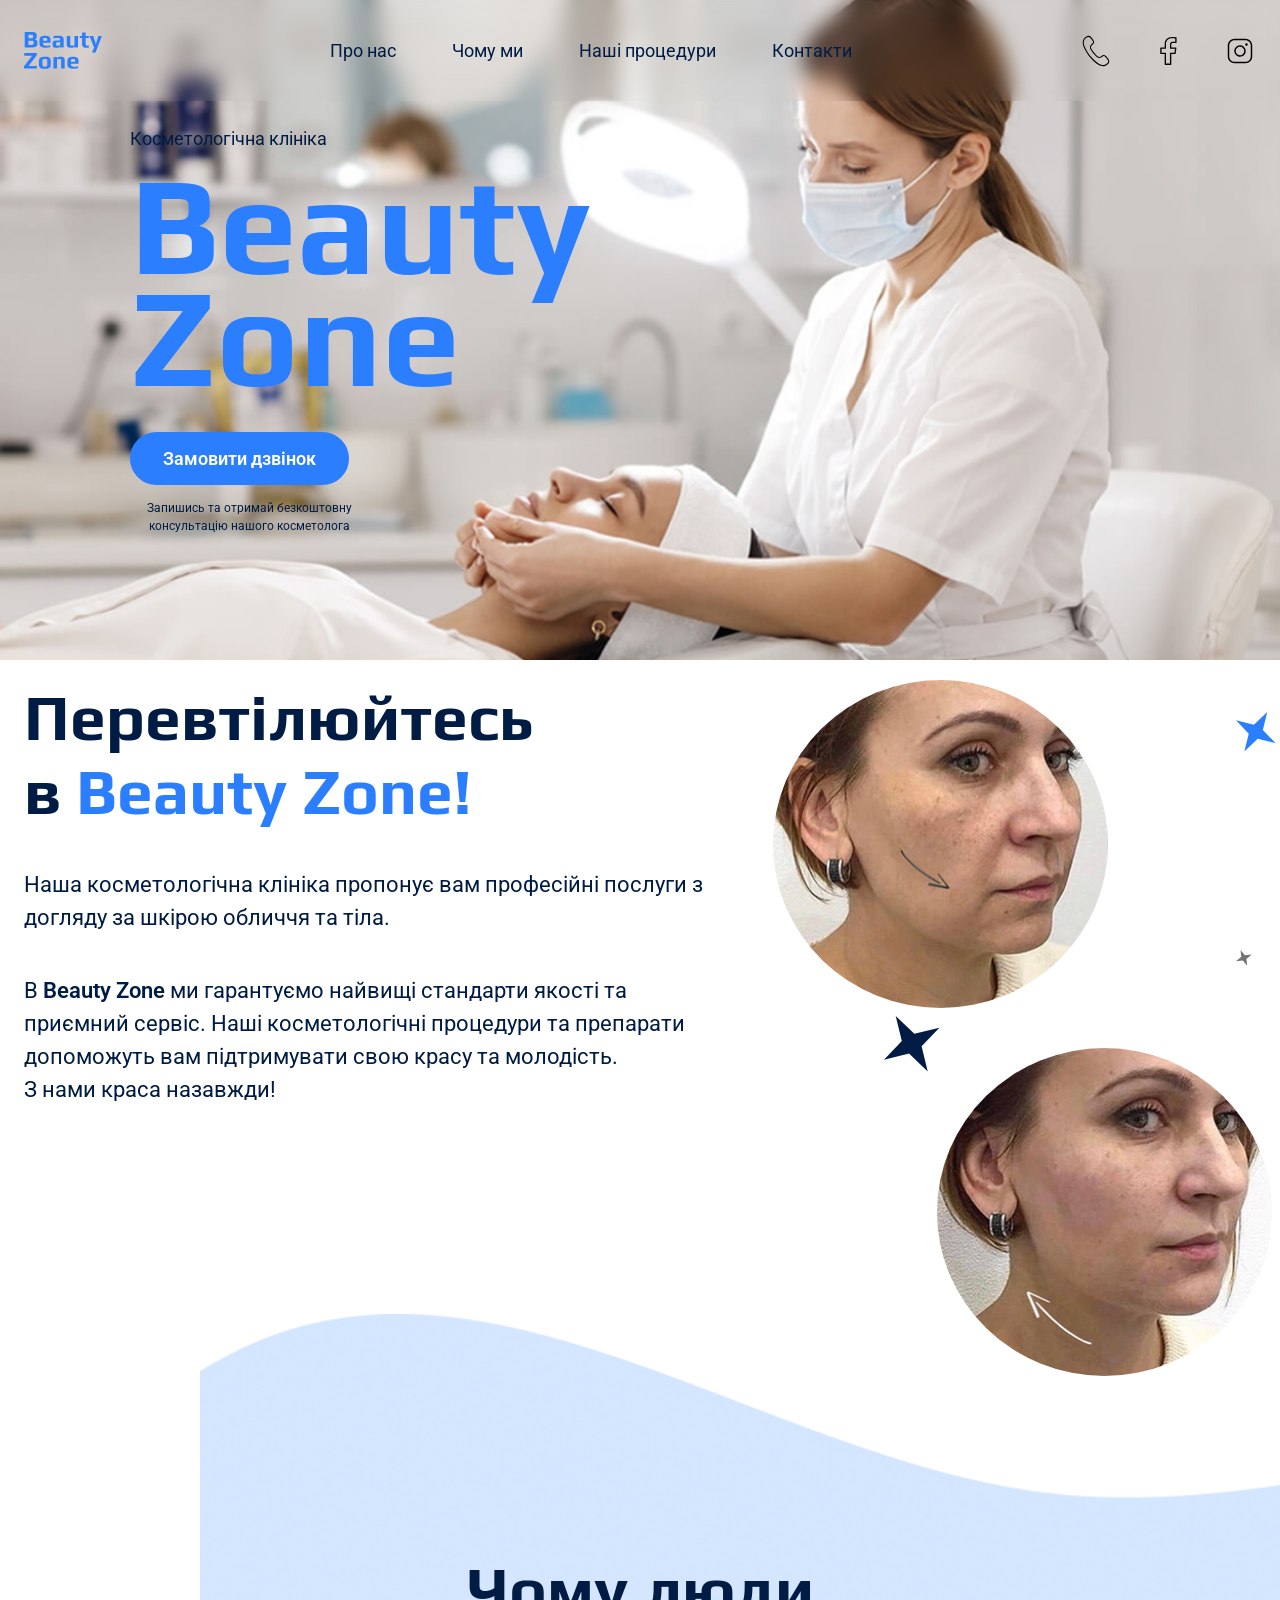
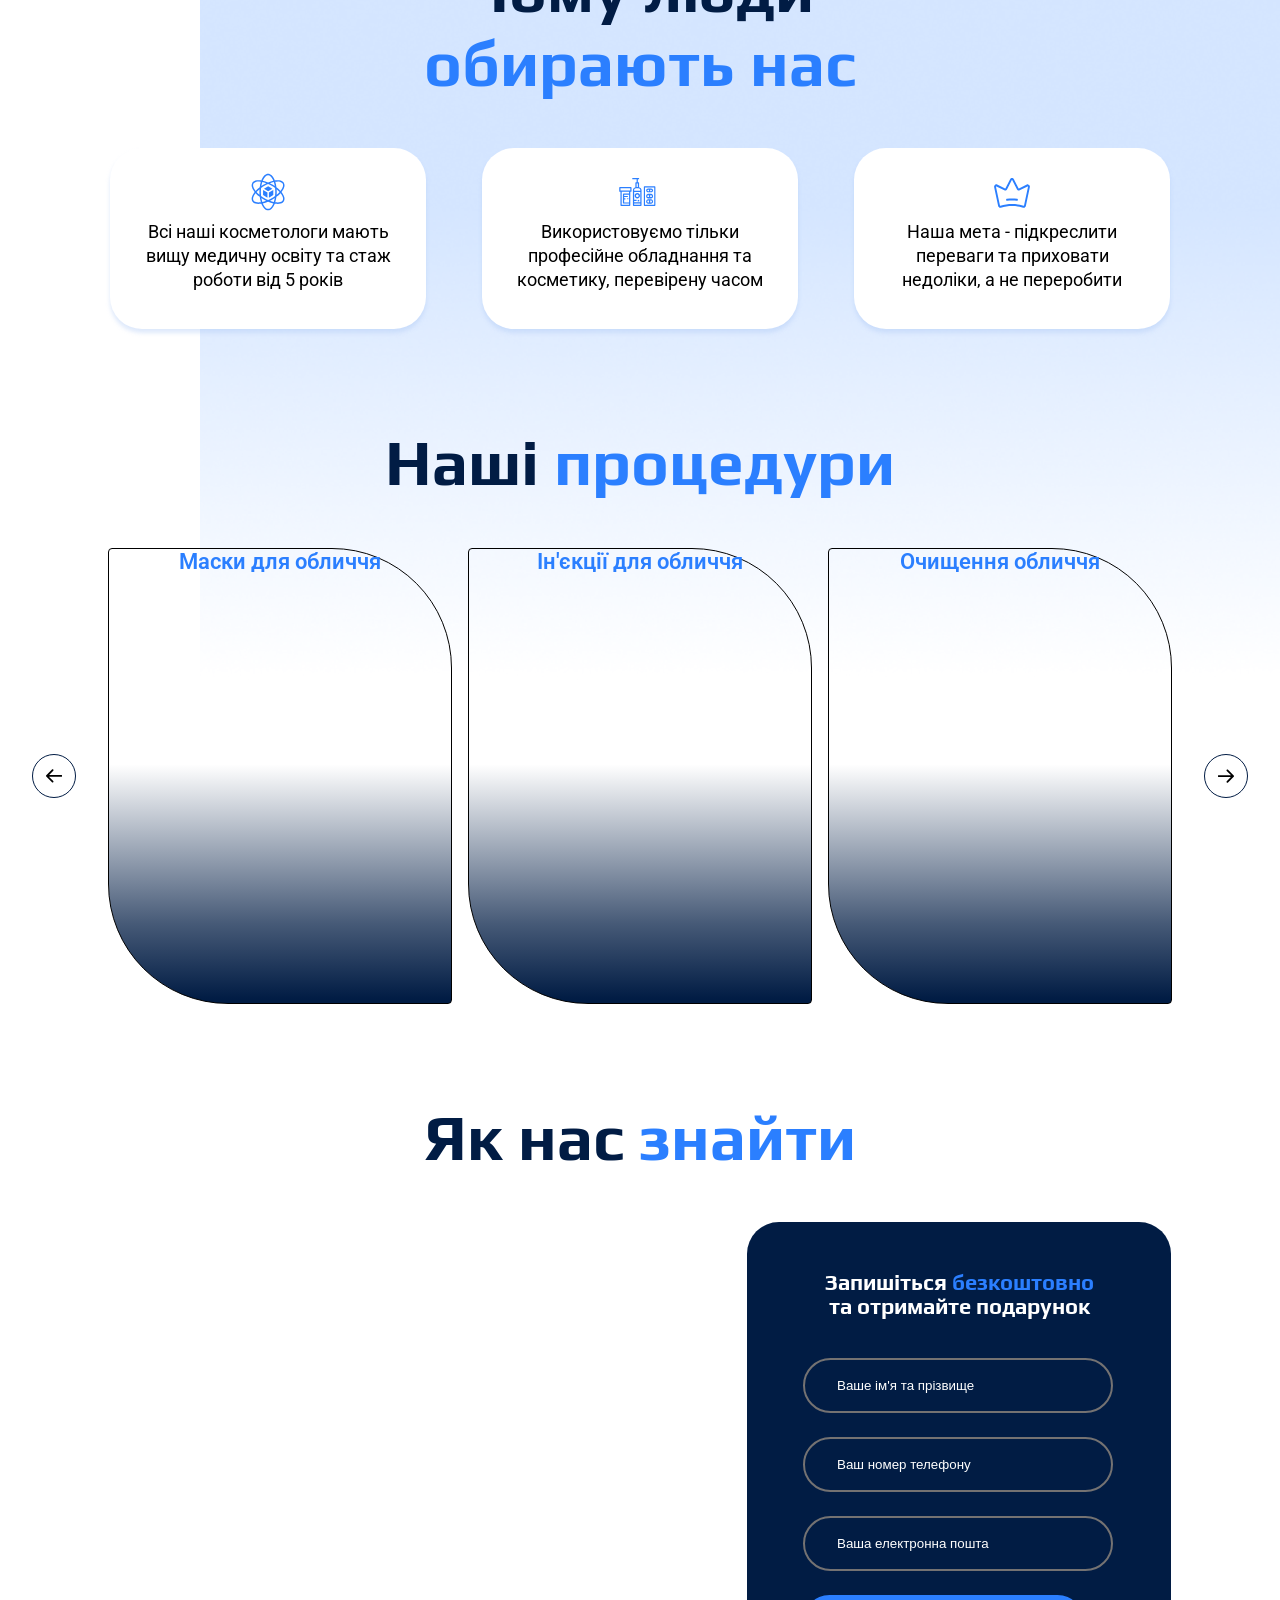
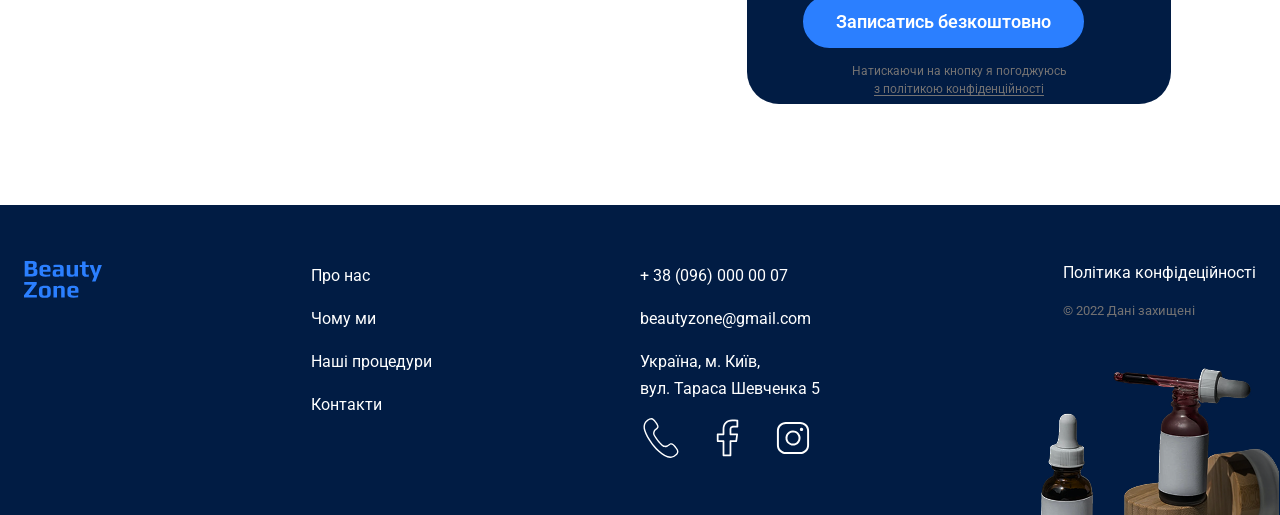
==== commit cf46b485: "fixed" ====
--- a/index.html
+++ b/index.html
@@ -426,7 +426,10 @@
           </button>
           <p class="policy-text">
             Натискаючи на кнопку я погоджуюсь
-            <a class="form-link" href="#">з політикою конфіденційності</a>
+            <a class="form-link" href="#">
+              <br />
+              з політикою конфіденційності
+            </a>
           </p>
         </form>
       </div>
--- a/styles.css
+++ b/styles.css
@@ -117,7 +117,9 @@
     width: 100%;
     padding: 32px 0;
     background-image: linear-gradient(rgba(255, 255, 255, 0.25));
-}
+    backdrop-filter: blur(10px);
+}
+
 .header-container{
     display: flex;
     align-items: center;
@@ -221,9 +223,10 @@
 .image-information{
     display: flex;
     flex-direction: column;
+    flex-shrink: 0;
     gap: 40px;
-    max-width: 499px;
-    width: 100%;
+    width: 499px;
+    
 
 }
 .images-info{
@@ -313,7 +316,20 @@
 /* whywe section */
 
 .whywe-section{
+    position: relative;
     padding: 88px 0 48px 0;
+}
+.whywe-section::before{
+    position: absolute;
+    top: -150px;
+    left: 200px; 
+    background-image: url(./imagesbeauty/background-whywe.png);
+    background-repeat: no-repeat;
+    background-size: cover;
+    width: 1850px;
+    height: 1785px;
+    z-index: -1;
+    content:'';
 }
 .whywe-list{
 display: flex;
@@ -325,11 +341,12 @@
 .whywe-card{
     width: 316px;
     height: 181px;
-    border: 1px solid black; 
     border-radius: 32px;
+    background-color: var(--color--white);
     padding: 24px 32px;
     box-shadow: 0 4px 4px 0 rgba(168, 198, 245, 0.38);
 }
+
 .whywe-icons{
     display: block;
     box-sizing: border-box;
@@ -346,7 +363,7 @@
     text-align: center;
 }
 
-/* procedures section */
+/* /* procedures section */
 
 .procedures-section{
     padding: 48px 0;
@@ -415,21 +432,24 @@
 
 .contact-section{
     padding: 48px 0 96px 0;
+    margin: 0 auto;
 }
 
 .contact-container{
     display: flex;
     gap: 32px;
-    width: 1060px;
+    justify-content: center;
 }
 .contact-map{
     border-radius: 32px;
 
 }
-.contact-form{
+.form-button{
+
 }
 .contact-forma{
     width: 424px;
+    height: 482px;
     background-color: var(--color--brand--dark);
     box-sizing: border-box;
     padding: 48px 56px;
@@ -492,7 +512,6 @@
     height: 152px;
     bottom: 0;
      right: 0;
-   left: 1310px;
     content: '';
 }
 .address-contacts{
@@ -579,11 +598,9 @@
 .modal{
     position: relative;
     width: 724px;
-    height: 682px;
     padding: 42px 144px;
     background-color: var(--color--brand--dark);
     border-radius: 48px;
-    overflow: auto;
 }
 .modal-btn-close{
    position: absolute;
@@ -652,6 +669,7 @@
     font-weight: 400;
     font-size: 12px;
     color: var(--color-secondary-light);
+    text-align: center;
 }
 .form-link{
     color: var(--color-secondary-light);
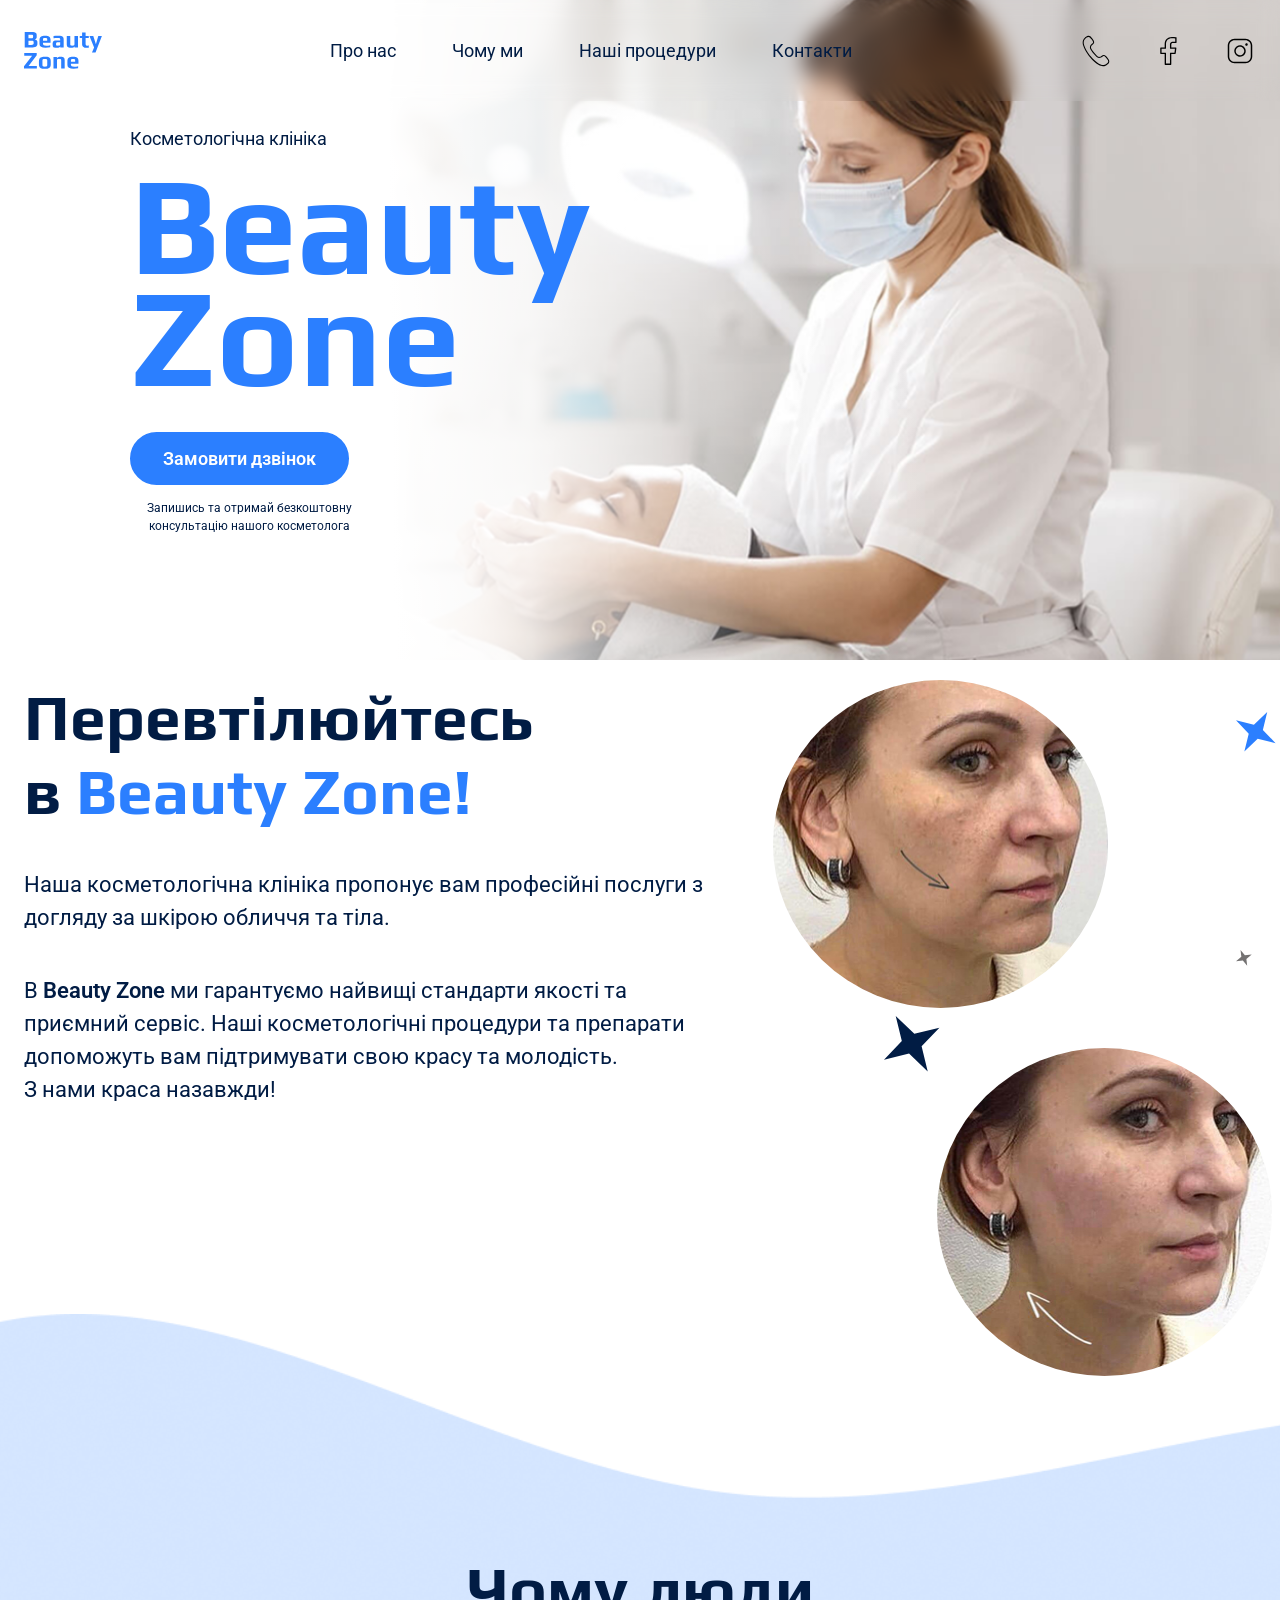
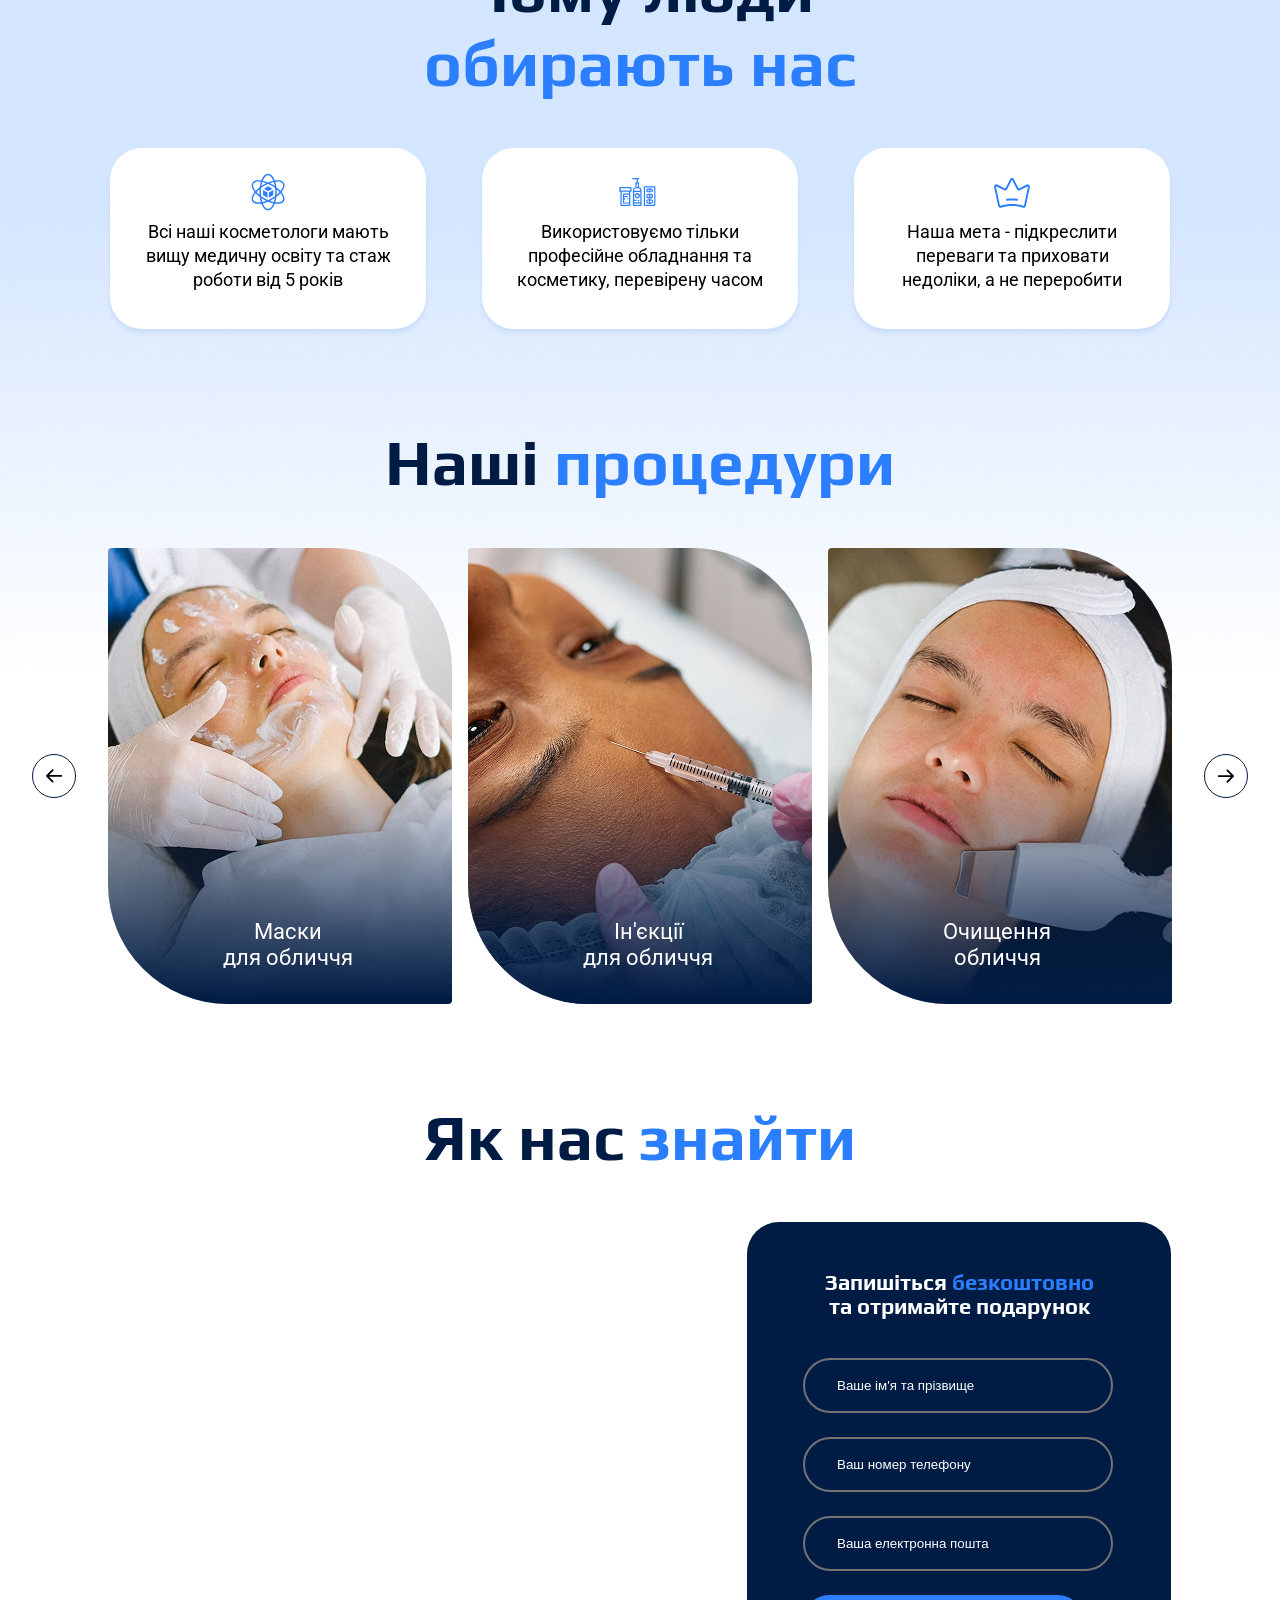
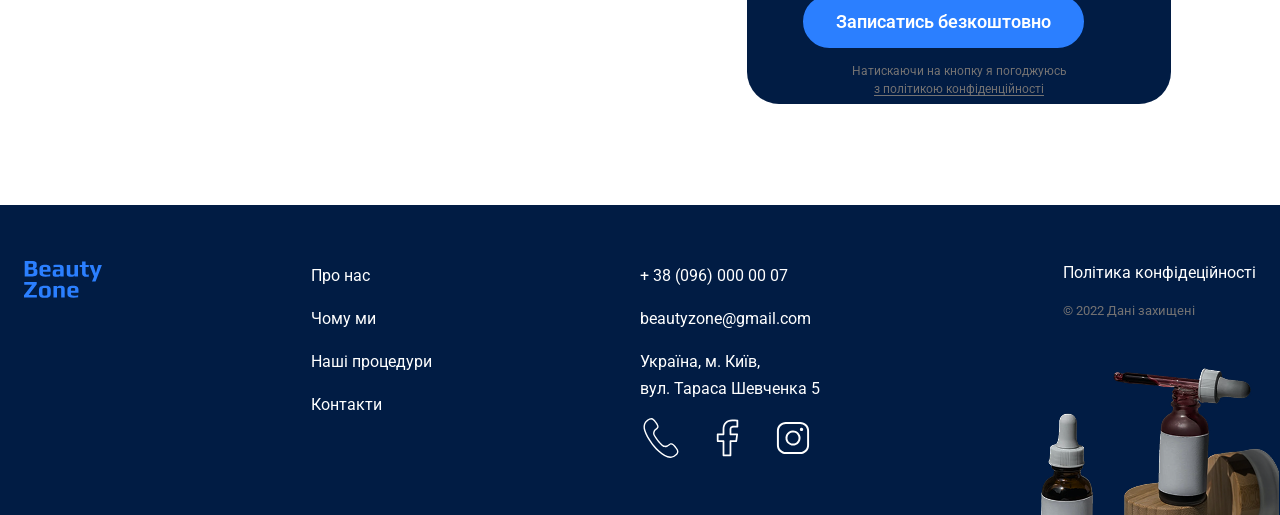
==== commit e93722db: "fix error" ====
--- a/index.html
+++ b/index.html
@@ -176,32 +176,38 @@
             <ul class="procedures-list">
               <li class="procedures-item">
                 <article class="procedures-card">
-                  <!-- <img
+                  <img
                     class="procedures-photo"
                     src="./imagesbeauty/infection1.jpg"
                     alt="mackforface"
-                  /> -->
-                  <h3 class="procedures-text">Маски для обличчя</h3>
+                  />
+                  <h3 class="procedures-text">
+                    Маски <br />
+                    для обличчя
+                  </h3>
                 </article>
               </li>
               <li class="procedures-item">
                 <article class="procedures-card">
-                  <!-- <img
+                  <img
                     class="procedures-photo"
                     src="./imagesbeauty/injection2.jpg"
                     alt="injectionforface"
-                  /> -->
-                  <h3 class="procedures-text">Ін'єкції для обличчя</h3>
+                  />
+                  <h3 class="procedures-text">Ін'єкції <br />для обличчя</h3>
                 </article>
               </li>
               <li class="procedures-item">
                 <article class="procedures-card">
-                  <!-- <img
+                  <img
                     class="procedures-photo"
                     src="./imagesbeauty/cleanface.jpg"
                     alt="Cleaningface"
-                  /> -->
-                  <h3 class="procedures-text">Очищення обличчя</h3>
+                  />
+                  <h3 class="procedures-text">
+                    Очищення <br />
+                    обличчя
+                  </h3>
                 </article>
               </li>
             </ul>
--- a/styles.css
+++ b/styles.css
@@ -147,7 +147,7 @@
 /* main section */
 
 .hero-section{
-    background-image: url('./imagesbeauty/hero-background.png');
+    background-image:linear-gradient(89.38deg, #FFFFFF 30.62%, rgba(255, 255, 255, 0.850898) 41.31%, rgba(255, 255, 255, 0.193204) 58.65%, rgba(255, 255, 255, 0) 72.78%),url('./imagesbeauty/hero-background.png');
     /* background-image: linear-gradient(94deg, #fff 9.65%, rgba(255, 255, 255, 0.85) 26.08%, rgba(255, 255, 255, 0.19) 52.74%, rgba(255, 255, 255, 0) 74.46%);*/
     background-repeat: no-repeat; 
     background-size: cover;
@@ -322,7 +322,7 @@
 .whywe-section::before{
     position: absolute;
     top: -150px;
-    left: 200px; 
+    left: -120px; 
     background-image: url(./imagesbeauty/background-whywe.png);
     background-repeat: no-repeat;
     background-size: cover;
@@ -380,31 +380,36 @@
  
 }
 .procedures-card{
-    gap: 16px;
+    display: flex;
+    flex-direction: column;
+    position: relative;
     width: 344px;
     height: 456px;
-    border: 1px solid black;
     background-image: linear-gradient(180deg, rgba(1, 28, 68, 0) 47.4%, rgba(1, 28, 68, 0.73) 82.66%, #011c44 99.06%);
     border-radius: 4px 120px 4px 120px;
-    }
-
-/* .procedures-photo{
-    background-image: linear-gradient(180deg, rgba(1, 28, 68, 0) 47.4%, rgba(1, 28, 68, 0.73) 82.66%, #011c44 99.06%);
+}
+
+.procedures-photo{
    border-radius: 4px 120px 4px 120px;
     width: 344px;
     height: 456px;
-} */
+    z-index: -1;
+}
+
 .procedures-item{
     flex-basis: calc((100% - 32px)/ 3);
 }
 
 .procedures-text{
-    display: flex;
-    /* color: var(--color--white);  */
-    color: #2B7FFF;
+    color: var(--color--white); 
+    position: absolute;
+    bottom: 0;
+    left: 115px;
+    margin-bottom: 32px;
+    text-align: center;
     font-size: 22px;
+    font-weight: inherit;
     line-height: 1.2;  
-    justify-content: center;
 }
 .procedures-button{
     display: flex;
@@ -444,9 +449,6 @@
     border-radius: 32px;
 
 }
-.form-button{
-
-}
 .contact-forma{
     width: 424px;
     height: 482px;
